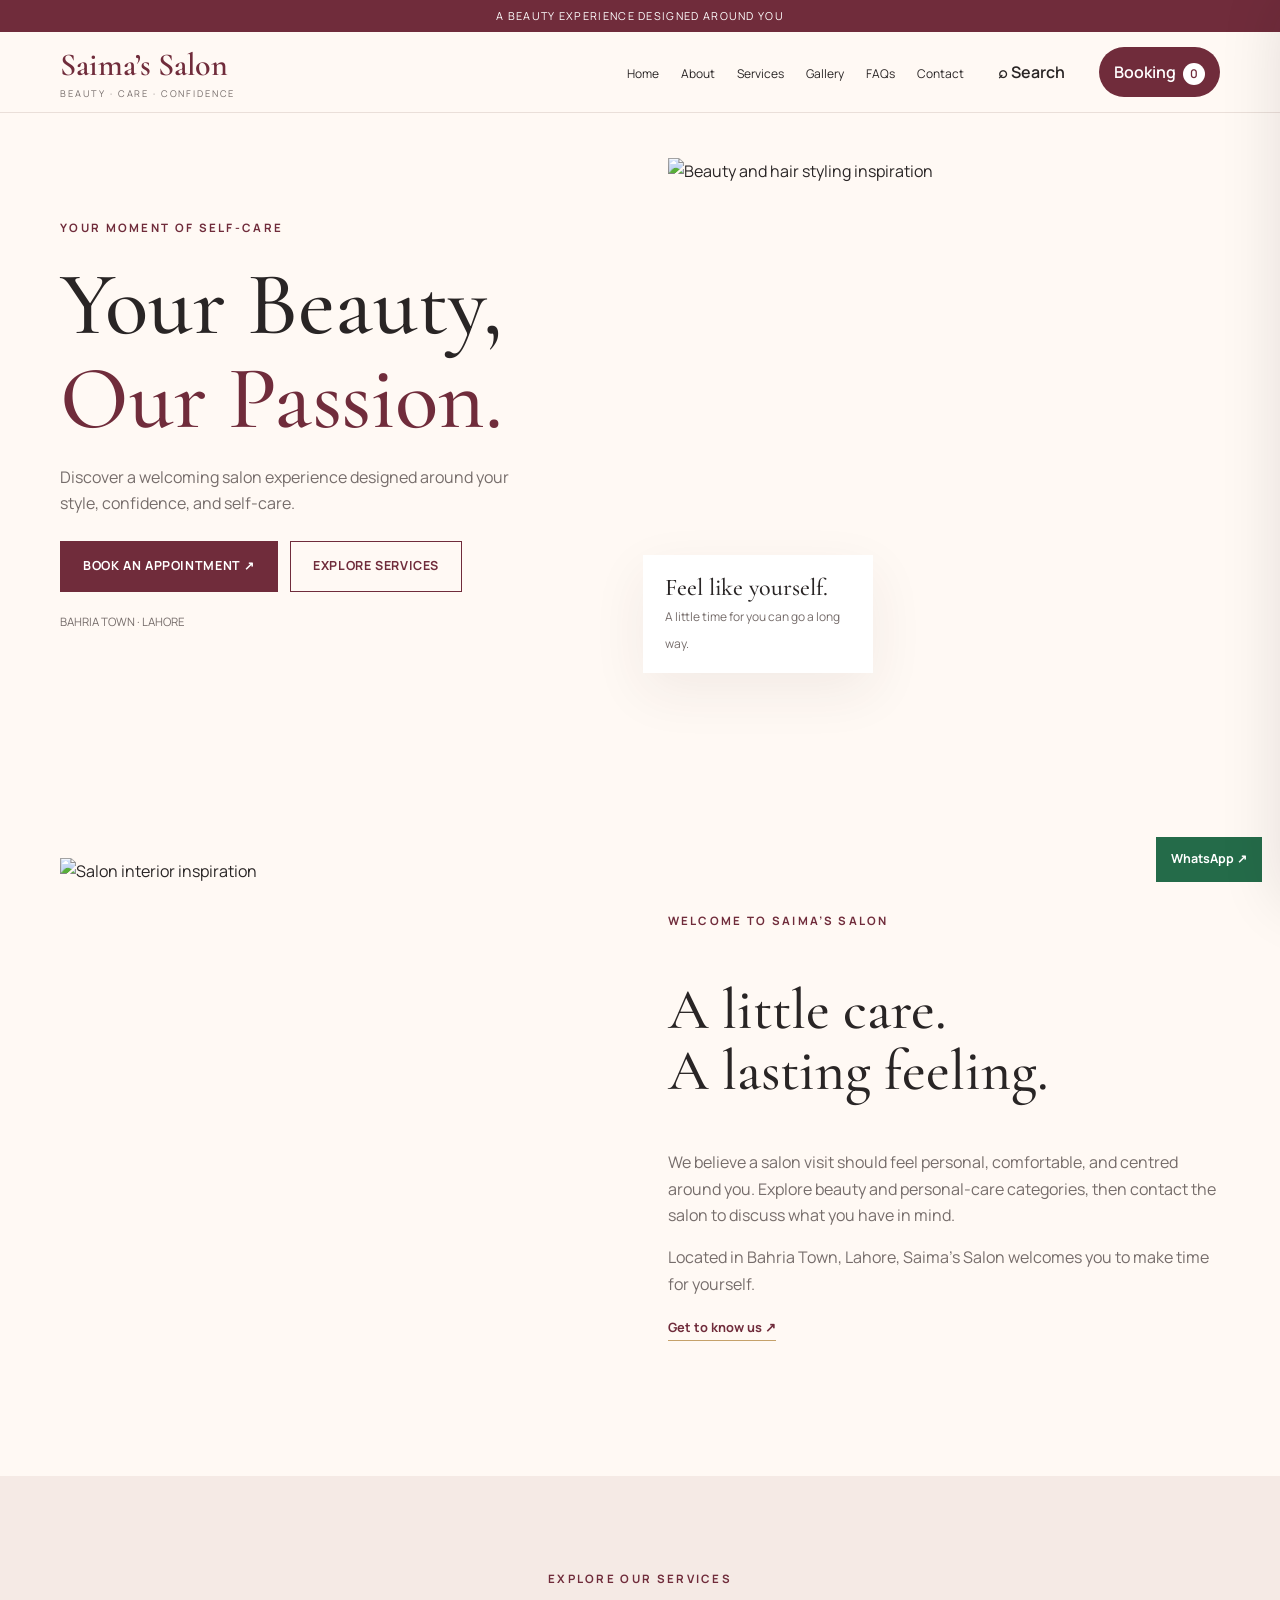
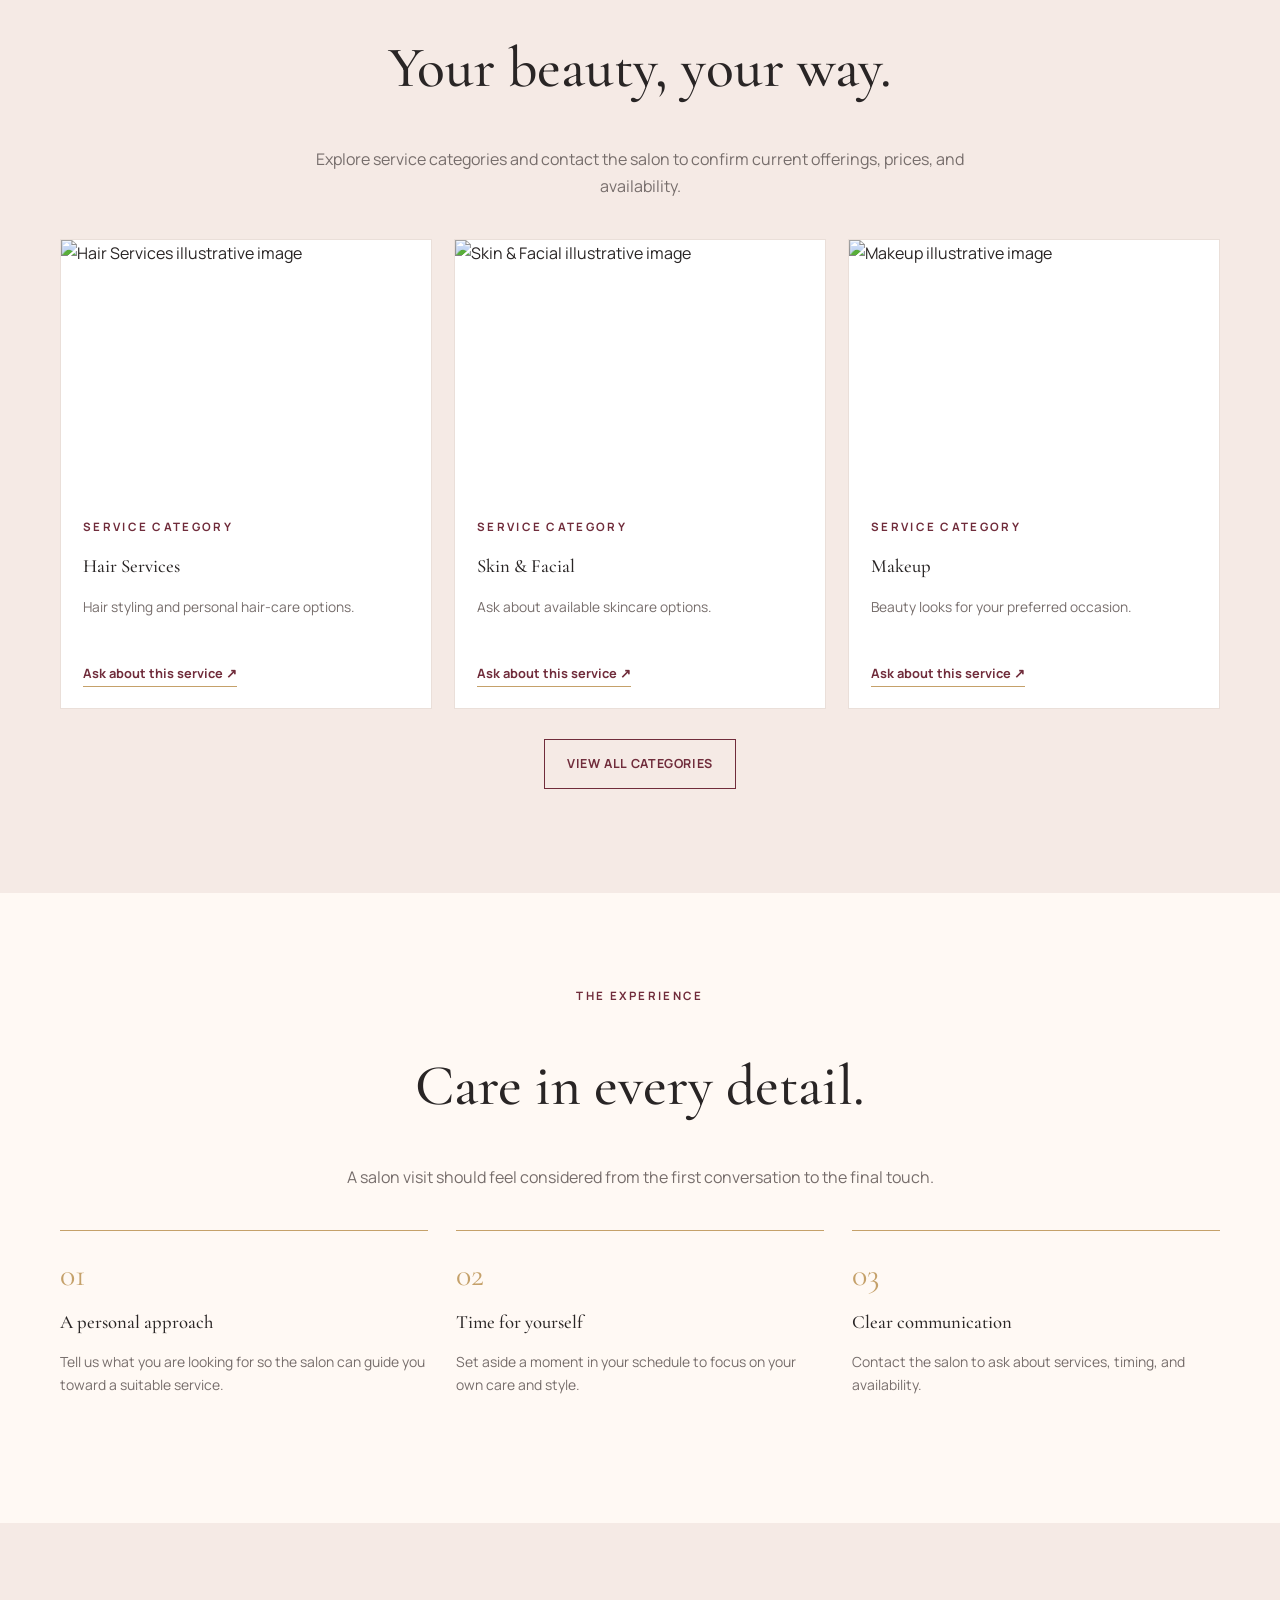
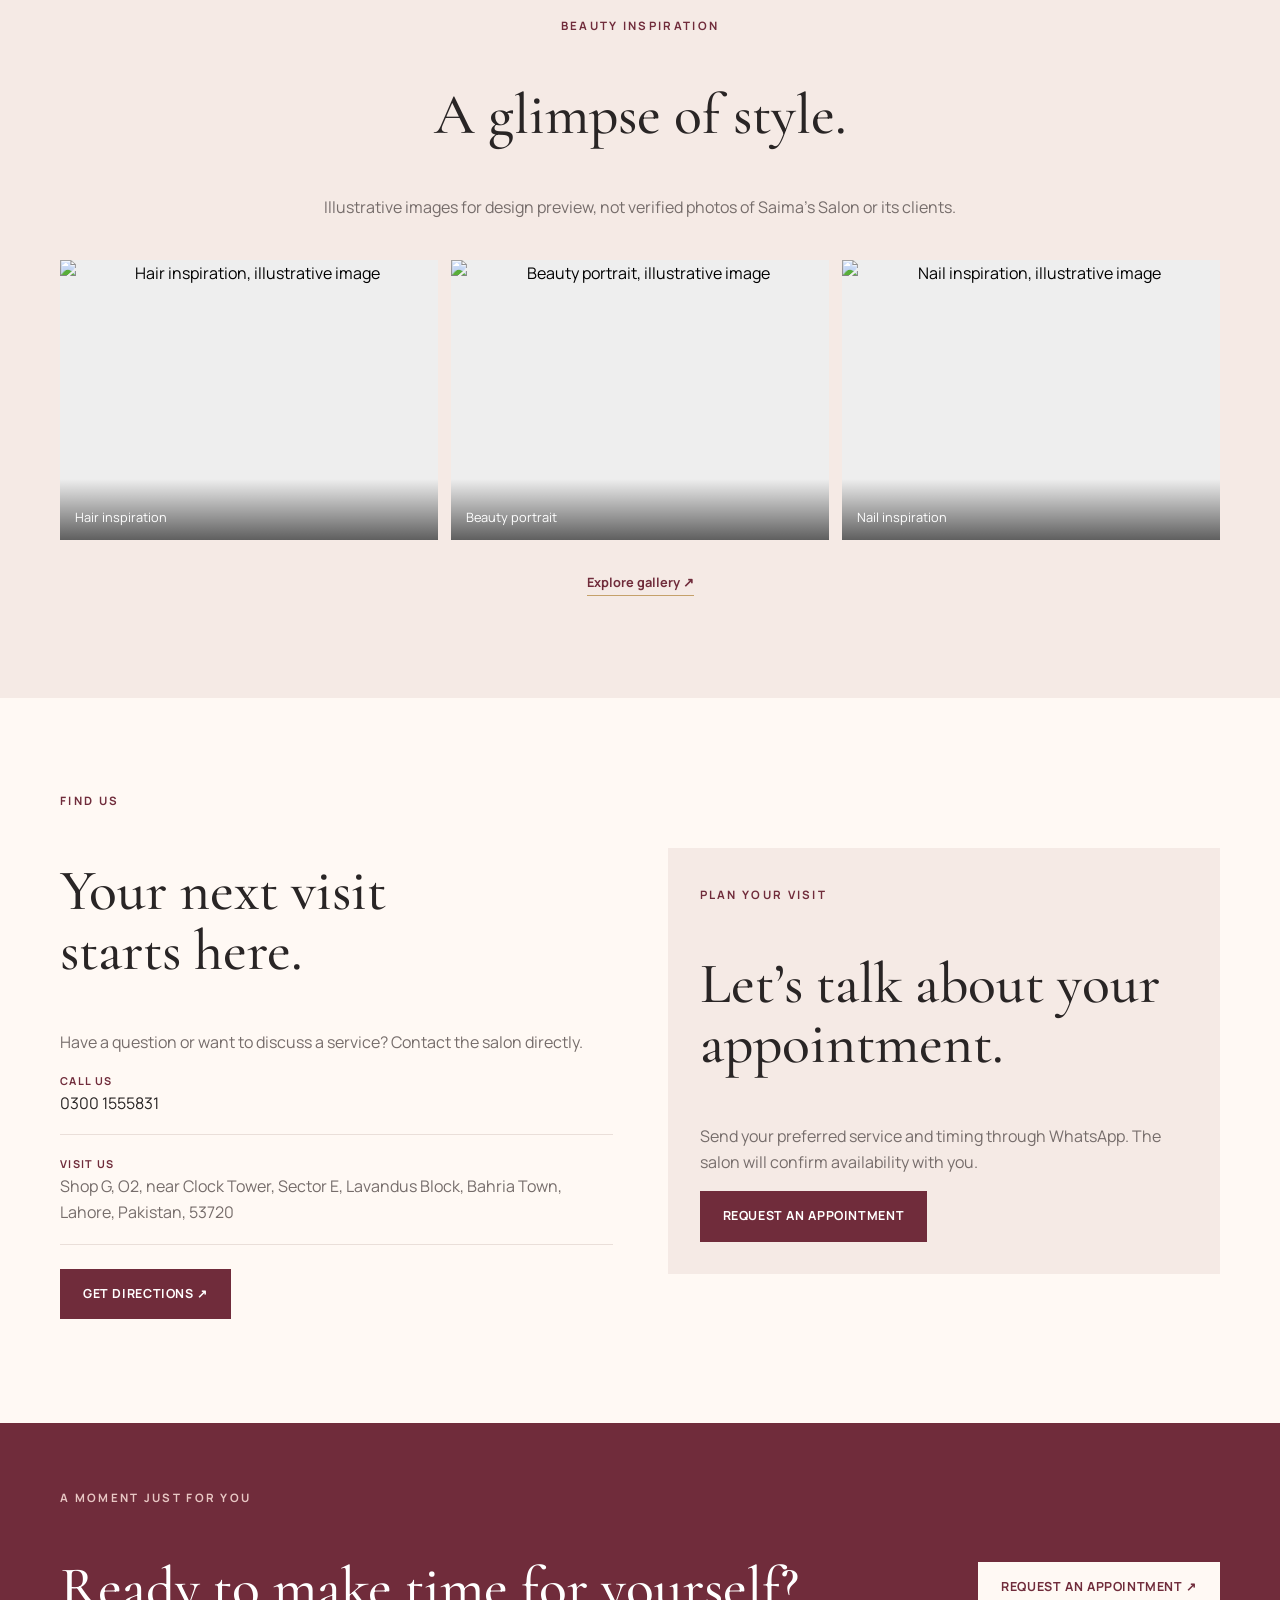
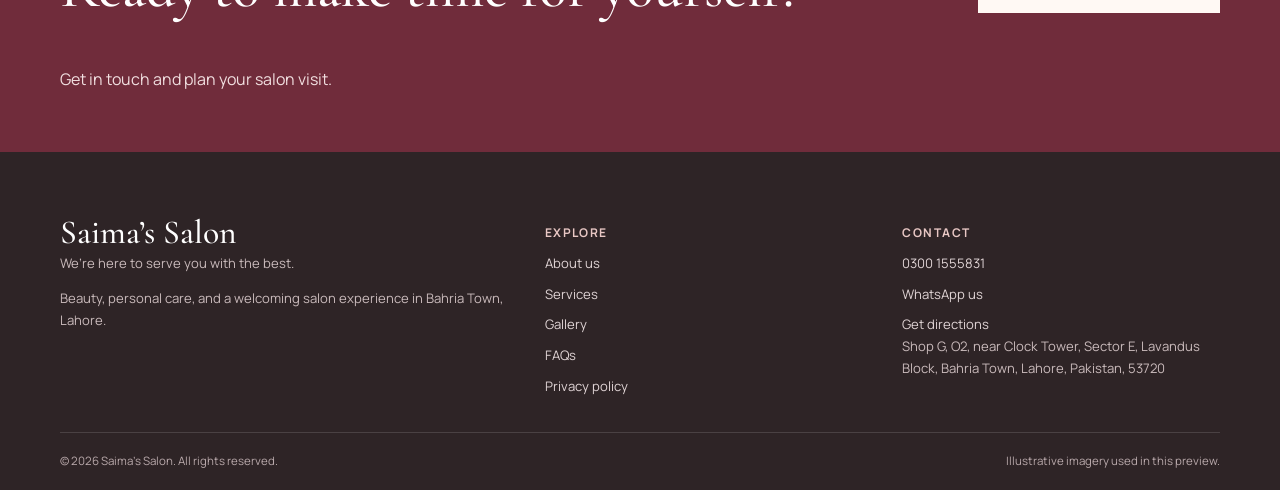
==== index.html @ 715be32f "Add files via upload" ====
<!doctype html><html lang="en"><head><meta charset="utf-8"><meta name="viewport" content="width=device-width,initial-scale=1"><title>Home | Saima’s Salon</title><meta name="description" content="Saima’s Salon in Bahria Town, Lahore. Explore beauty services and request an appointment."><meta name="theme-color" content="#fff9f4"><link rel="stylesheet" href="styles.css"><script defer src="config.js"></script><script defer src="script.js"></script></head><body><div class="announcement">A BEAUTY EXPERIENCE DESIGNED AROUND YOU</div><header class="site-header"><div class="container navbar"><a class="brand" href="index.html"><strong data-name>Saima’s Salon</strong><span>Beauty · Care · Confidence</span></a><div class="mobile-header-actions"><button class="nav-search" type="button" data-search-open aria-label="Search services" title="Search services">⌕</button><button class="nav-cta booking-nav" type="button" data-booking-open>Booking <span class="booking-count" data-booking-count>0</span></button></div><button class="menu-toggle" aria-expanded="false" aria-controls="nav">☰</button><ul class="nav-links" id="nav"><li><a href="index.html">Home</a></li><li><a href="about.html">About</a></li><li><a href="services.html">Services</a></li><li><a href="gallery.html">Gallery</a></li><li><a href="faqs.html">FAQs</a></li><li><a href="contact.html">Contact</a></li><li><button class="nav-search" type="button" data-search-open aria-label="Search services">⌕ <span>Search</span></button></li><li><button class="nav-cta booking-nav" type="button" data-booking-open>Booking <span class="booking-count" data-booking-count>0</span></button></li></ul></div></header><main><section class="hero"><div class="container hero-grid"><div class="hero-copy"><span class="eyebrow">Your moment of self-care</span><h1 class="serif">Your Beauty,<br><span style="color:var(--wine)">Our Passion.</span></h1><p>Discover a welcoming salon experience designed around your style, confidence, and self-care.</p><div class="actions"><a class="button" href="book-appointment.html">Book an Appointment ↗</a><a class="button outline" href="services.html">Explore Services</a></div><p style="font-size:.72rem;margin-top:20px">BAHRIA TOWN · LAHORE</p></div><div class="hero-image-wrap"><img class="hero-image" src="https://images.unsplash.com/photo-1522337360788-8b13dee7a37e?auto=format&fit=crop&w=1200&q=85" alt="Beauty and hair styling inspiration"><div class="image-note"><strong>Feel like yourself.</strong><span>A little time for you can go a long way.</span></div></div></div></section>
<section class="section"><div class="container split"><img src="https://images.unsplash.com/photo-1600948836101-f9ffda59d250?auto=format&fit=crop&w=1000&q=80" alt="Salon interior inspiration" style="height:530px"><div><span class="eyebrow">Welcome to Saima’s Salon</span><h2>A little care.<br>A lasting feeling.</h2><p class="muted">We believe a salon visit should feel personal, comfortable, and centred around you. Explore beauty and personal-care categories, then contact the salon to discuss what you have in mind.</p><p class="muted">Located in Bahria Town, Lahore, Saima’s Salon welcomes you to make time for yourself.</p><a class="text-link" href="about.html">Get to know us ↗</a></div></div></section>
<section class="section soft"><div class="container"><div class="section-heading"><span class="eyebrow">Explore our services</span><h2>Your beauty, your way.</h2><p>Explore service categories and contact the salon to confirm current offerings, prices, and availability.</p></div><div class="service-grid"><article class="service-card" data-service-card data-category="hair"><img src="https://images.unsplash.com/photo-1560869713-7d0a29430803?auto=format&fit=crop&w=900&q=80" alt="Hair Services illustrative image" loading="lazy"><div class="service-content"><span class="eyebrow">SERVICE CATEGORY</span><h3>Hair Services</h3><p>Hair styling and personal hair-care options.</p><a class="text-link" href="book-appointment.html?service=hair">Ask about this service ↗</a></div></article><article class="service-card" data-service-card data-category="skin"><img src="https://images.unsplash.com/photo-1570172619644-dfd03ed5d881?auto=format&fit=crop&w=900&q=80" alt="Skin & Facial illustrative image" loading="lazy"><div class="service-content"><span class="eyebrow">SERVICE CATEGORY</span><h3>Skin & Facial</h3><p>Ask about available skincare options.</p><a class="text-link" href="book-appointment.html?service=skin">Ask about this service ↗</a></div></article><article class="service-card" data-service-card data-category="makeup"><img src="https://images.unsplash.com/photo-1487412947147-5cebf100ffc2?auto=format&fit=crop&w=900&q=80" alt="Makeup illustrative image" loading="lazy"><div class="service-content"><span class="eyebrow">SERVICE CATEGORY</span><h3>Makeup</h3><p>Beauty looks for your preferred occasion.</p><a class="text-link" href="book-appointment.html?service=makeup">Ask about this service ↗</a></div></article></div><p style="text-align:center;margin-top:30px"><a class="button outline" href="services.html">View all categories</a></p></div></section>
<section class="section"><div class="container"><div class="section-heading"><span class="eyebrow">The experience</span><h2>Care in every detail.</h2><p class="muted">A salon visit should feel considered from the first conversation to the final touch.</p></div><div class="features"><div class="feature"><span>01</span><h3>A personal approach</h3><p>Tell us what you are looking for so the salon can guide you toward a suitable service.</p></div><div class="feature"><span>02</span><h3>Time for yourself</h3><p>Set aside a moment in your schedule to focus on your own care and style.</p></div><div class="feature"><span>03</span><h3>Clear communication</h3><p>Contact the salon to ask about services, timing, and availability.</p></div></div></div></section>
<section class="section soft"><div class="container"><div class="section-heading"><span class="eyebrow">Beauty inspiration</span><h2>A glimpse of style.</h2><p>Illustrative images for design preview, not verified photos of Saima’s Salon or its clients.</p></div><div class="gallery-grid"><button class="gallery-item" type="button" data-gallery-item data-category="hair" data-caption="Hair inspiration"><img src="https://images.unsplash.com/photo-1524250502761-1ac6f2e30d43?auto=format&fit=crop&w=900&q=80" alt="Hair inspiration, illustrative image" loading="lazy"><span>Hair inspiration</span></button><button class="gallery-item" type="button" data-gallery-item data-category="makeup" data-caption="Beauty portrait"><img src="https://images.unsplash.com/photo-1524504388940-b1c1722653e1?auto=format&fit=crop&w=900&q=80" alt="Beauty portrait, illustrative image" loading="lazy"><span>Beauty portrait</span></button><button class="gallery-item" type="button" data-gallery-item data-category="nails" data-caption="Nail inspiration"><img src="https://images.unsplash.com/photo-1604654894610-df63bc536371?auto=format&fit=crop&w=900&q=80" alt="Nail inspiration, illustrative image" loading="lazy"><span>Nail inspiration</span></button></div><p style="text-align:center;margin-top:28px"><a class="text-link" href="gallery.html">Explore gallery ↗</a></p></div></section>
<section class="section"><div class="container contact-grid"><div><span class="eyebrow">Find us</span><h2>Your next visit<br>starts here.</h2><p class="muted">Have a question or want to discuss a service? Contact the salon directly.</p><div class="contact-details"><div class="contact-item"><small>Call us</small><a data-phone href="tel:+923001555831">0300 1555831</a></div><div class="contact-item"><small>Visit us</small><p data-address></p></div></div><p style="margin-top:24px"><a class="button" data-maps href="#" target="_blank" rel="noopener">Get Directions ↗</a></p></div><div class="panel"><span class="eyebrow">Plan your visit</span><h2>Let’s talk about your appointment.</h2><p class="muted">Send your preferred service and timing through WhatsApp. The salon will confirm availability with you.</p><a class="button" href="book-appointment.html">Request an Appointment</a></div></div></section>
<section class="cta-band"><div class="container cta-inner"><div><span class="eyebrow">A moment just for you</span><h2>Ready to make time for yourself?</h2><p>Get in touch and plan your salon visit.</p></div><a class="button button-light" href="book-appointment.html">Request an Appointment ↗</a></div></section></main><footer class="site-footer"><div class="container"><div class="footer-grid"><div class="footer-brand"><strong data-name>Saima’s Salon</strong><p data-tagline>We’re here to serve you with the best.</p><p>Beauty, personal care, and a welcoming salon experience in Bahria Town, Lahore.</p></div><div class="footer-col"><h3>Explore</h3><div class="footer-links"><a href="about.html">About us</a><a href="services.html">Services</a><a href="gallery.html">Gallery</a><a href="faqs.html">FAQs</a><a href="privacy-policy.html">Privacy policy</a></div></div><div class="footer-col"><h3>Contact</h3><div class="footer-links"><a data-phone href="tel:+923001555831">0300 1555831</a><a data-wa href="https://wa.me/923001555831" target="_blank" rel="noopener">WhatsApp us</a><a data-maps href="#" target="_blank" rel="noopener">Get directions</a></div><p data-address></p></div></div><div class="footer-bottom"><span>© <span data-year></span> Saima’s Salon. All rights reserved.</span><span>Illustrative imagery used in this preview.</span></div></div></footer><a class="whatsapp-float" data-wa href="https://wa.me/923001555831" target="_blank" rel="noopener">WhatsApp ↗</a></body></html>
---- styles.css ----
@import url('https://fonts.googleapis.com/css2?family=Cormorant+Garamond:wght@400;500;600&family=Manrope:wght@400;500;600;700&display=swap');
:root{--ivory:#fff9f4;--blush:#e8c7c4;--wine:#702c3b;--gold:#c5a16a;--ink:#292525;--muted:#766d6b;--line:#eadfd9}*{box-sizing:border-box}html{scroll-behavior:smooth;scroll-padding-top:90px}body{margin:0;background:var(--ivory);color:var(--ink);font:16px/1.65 Manrope,Arial,sans-serif}img{display:block;width:100%;object-fit:cover}a{color:inherit;text-decoration:none}button,input,select,textarea{font:inherit}.container{width:min(1160px,calc(100% - 36px));margin:auto}.serif,h1,h2,h3{font-family:'Cormorant Garamond',Georgia,serif;font-weight:500;line-height:1.05}h1{font-size:clamp(3.2rem,7vw,6.4rem);margin:.2em 0}h2{font-size:clamp(2.4rem,4.5vw,4rem)}p{margin-top:0}.eyebrow{font-size:.72rem;letter-spacing:.2em;text-transform:uppercase;color:var(--wine);font-weight:700}.muted{color:var(--muted)}.button{display:inline-flex;align-items:center;justify-content:center;background:var(--wine);border:1px solid var(--wine);color:white;padding:14px 22px;min-height:48px;font-size:.78rem;letter-spacing:.05em;text-transform:uppercase;font-weight:700;cursor:pointer;transition:.2s}.button:hover{background:#4e1d29;transform:translateY(-2px)}.outline{background:transparent;color:var(--wine)}.announcement{background:var(--wine);color:white;text-align:center;padding:7px;font-size:.68rem;letter-spacing:.12em}.site-header{position:sticky;top:0;z-index:20;background:#fff9f4ed;backdrop-filter:blur(12px);border-bottom:1px solid var(--line)}.navbar{display:flex;align-items:center;justify-content:space-between;gap:20px;min-height:80px}.brand{display:flex;flex-direction:column;line-height:1}.brand strong{font:600 2rem 'Cormorant Garamond',Georgia,serif;color:var(--wine)}.brand span{font-size:.58rem;letter-spacing:.2em;text-transform:uppercase;color:var(--muted);margin-top:5px}.nav-links{list-style:none;display:flex;align-items:center;gap:22px;margin:0;padding:0}.nav-links a{font-size:.75rem}.nav-links a:hover{color:var(--wine)}.nav-links .nav-cta{background:var(--wine);color:white;padding:12px 15px}.menu-toggle{display:none;background:transparent;border:1px solid var(--line);color:var(--wine);font-size:1.5rem;width:44px;height:44px}.section{padding:88px 0}.soft{background:#f5eae5}.hero{padding:45px 0 72px}.hero-grid,.split,.contact-grid{display:grid;grid-template-columns:1fr 1fr;gap:55px;align-items:center}.hero-copy p{max-width:470px;color:var(--muted)}.hero-image-wrap{position:relative}.hero-image{height:540px}.image-note{position:absolute;left:-25px;bottom:25px;background:white;padding:18px 22px;max-width:230px;box-shadow:0 18px 55px #40252b12}.image-note strong{font:500 1.5rem 'Cormorant Garamond',Georgia,serif;display:block}.image-note span{font-size:.75rem;color:var(--muted)}.actions{display:flex;gap:12px;flex-wrap:wrap;margin-top:25px}.section-heading{text-align:center;max-width:690px;margin:0 auto 40px}.section-heading p{color:var(--muted)}.service-grid{display:grid;grid-template-columns:repeat(3,1fr);gap:22px}.service-card{background:white;border:1px solid var(--line)}.service-card img{height:250px}.service-content{padding:22px}.service-content p{color:var(--muted);font-size:.86rem;min-height:50px}.text-link{color:var(--wine);font-size:.8rem;font-weight:700;border-bottom:1px solid var(--gold);padding-bottom:4px}.features{display:grid;grid-template-columns:repeat(3,1fr);gap:28px}.feature{border-top:1px solid var(--gold);padding:24px 0}.feature span{font:2rem 'Cormorant Garamond',serif;color:var(--gold)}.feature p{color:var(--muted);font-size:.87rem}.gallery-grid{display:grid;grid-template-columns:repeat(3,1fr);gap:13px}.gallery-item{border:0;padding:0;position:relative;background:#eee;cursor:pointer}.gallery-item img{height:280px;transition:transform .3s}.gallery-item:hover img{transform:scale(1.03)}.gallery-item span{position:absolute;bottom:0;left:0;right:0;color:white;text-align:left;padding:28px 15px 12px;background:linear-gradient(transparent,#0009);font-size:.8rem}.filters{display:flex;justify-content:center;gap:8px;flex-wrap:wrap;margin-bottom:30px}.filter-btn{background:transparent;border:1px solid var(--line);padding:9px 15px;font-size:.75rem;cursor:pointer}.filter-btn.active,.filter-btn:hover{background:var(--wine);border-color:var(--wine);color:white}.page-hero{background:#f5eae5;text-align:center;padding:70px 0}.page-hero p{max-width:600px;margin:auto;color:var(--muted)}.breadcrumb{font-size:.72rem;color:var(--muted);margin-bottom:15px}.cta-band{background:var(--wine);color:white;padding:60px 0}.cta-inner{display:flex;align-items:center;justify-content:space-between;gap:25px}.cta-band .eyebrow{color:var(--blush)}.cta-band p{color:#f1dfe0;margin:0}.button-light{background:var(--ivory);border-color:var(--ivory);color:var(--wine)}.contact-details{display:grid;gap:20px}.contact-item{border-bottom:1px solid var(--line);padding-bottom:18px}.contact-item small{display:block;color:var(--wine);text-transform:uppercase;letter-spacing:.12em;font-size:.68rem;font-weight:700}.contact-item p{margin:0;color:var(--muted)}.panel,.form-card{padding:32px;background:#f5eae5}.form-card{background:white;border:1px solid var(--line)}.form-grid{display:grid;grid-template-columns:1fr 1fr;gap:16px}.field{display:flex;flex-direction:column;gap:7px;margin-bottom:14px}.field.full{grid-column:1/-1}.field label{font-size:.76rem;font-weight:700}.field input,.field select,.field textarea{border:1px solid #d9ccc5;background:#fffdfa;padding:12px;outline:none;width:100%;border-radius:0}.field input:focus,.field select:focus,.field textarea:focus{border-color:var(--wine)}.field textarea{min-height:110px}.error{color:#a21d35;font-size:.72rem}.note{font-size:.78rem;color:var(--muted);background:#f8f0ec;padding:13px;margin:15px 0}.faq-list{max-width:850px;margin:auto}.faq-item{border-bottom:1px solid var(--line)}.faq-question{display:flex;justify-content:space-between;gap:15px;width:100%;border:0;background:none;padding:22px 0;text-align:left;font:500 1.5rem 'Cormorant Garamond',serif;cursor:pointer}.faq-question span:last-child{color:var(--wine);font:1.2rem Manrope}.faq-answer{color:var(--muted);padding:0 30px 20px 0}.policy{max-width:800px;margin:auto}.policy h2{font-size:2rem;margin-top:35px}.policy p{color:var(--muted)}.site-footer{background:#2e2426;color:white;padding:60px 0 20px}.footer-grid{display:grid;grid-template-columns:1.4fr 1fr 1fr;gap:40px;padding-bottom:35px}.footer-brand strong{font:500 2.1rem 'Cormorant Garamond',serif}.footer-brand p,.footer-col p{color:#c9babb;font-size:.82rem}.footer-col h3{font:700 .75rem Manrope;letter-spacing:.12em;text-transform:uppercase;color:var(--blush)}.footer-links{display:grid;gap:9px;font-size:.82rem;color:#e0d4d5}.footer-bottom{border-top:1px solid #ffffff22;padding-top:18px;display:flex;justify-content:space-between;color:#b9a9ab;font-size:.72rem}.whatsapp-float{position:fixed;right:18px;bottom:18px;z-index:15;background:#246b49;color:white;padding:12px 15px;font-size:.78rem;font-weight:700}.lightbox{position:fixed;inset:0;background:#171113ed;z-index:100;display:grid;place-items:center;padding:25px}.lightbox[hidden]{display:none}.lightbox-inner{position:relative;max-width:950px}.lightbox img{max-height:78vh;width:auto;max-width:100%;margin:auto}.lightbox-caption{text-align:center;color:white;margin:10px}.lightbox button{position:absolute;border:0;background:white;color:var(--wine);width:42px;height:42px;font-size:1.4rem;cursor:pointer}.lightbox .close{right:-10px;top:-10px}.lightbox .prev{left:8px;top:50%}.lightbox .next{right:8px;top:50%}.empty{grid-column:1/-1;text-align:center;color:var(--muted)}[hidden]{display:none!important}
@media(max-width:950px){.nav-links{gap:12px}.nav-links a{font-size:.68rem}.hero-grid{gap:32px}.hero-image{height:470px}.service-grid{grid-template-columns:repeat(2,1fr)}}
@media(max-width:740px){.container{width:calc(100% - 32px)}.section{padding:62px 0}.navbar{min-height:70px}.brand strong{font-size:1.7rem}.menu-toggle{display:block}.nav-links{position:absolute;top:70px;left:0;right:0;background:var(--ivory);padding:15px 22px 24px;display:flex;flex-direction:column;align-items:stretch;gap:0;visibility:hidden;transform:translateY(-130%);transition:.25s;border-bottom:1px solid var(--line)}.nav-links.open{visibility:visible;transform:translateY(0)}.nav-links a{display:block;padding:12px 3px;font-size:.85rem}.nav-links .nav-cta{text-align:center;margin-top:8px}.hero{padding:25px 0 55px}.hero-grid,.split,.contact-grid{grid-template-columns:1fr;gap:30px}.hero-image{height:390px}.image-note{left:12px;bottom:14px}.service-grid,.features{grid-template-columns:1fr}.service-card img{height:280px}.gallery-grid{grid-template-columns:repeat(2,1fr);gap:9px}.gallery-item img{height:200px}.page-hero{padding:48px 0}.cta-inner{align-items:flex-start;flex-direction:column}.footer-grid{grid-template-columns:1fr;gap:25px}.footer-bottom{flex-direction:column;gap:7px}.form-grid{grid-template-columns:1fr}.field.full{grid-column:auto}.form-card,.panel{padding:22px}.lightbox .prev{left:0}.lightbox .next{right:0}}
@media(prefers-reduced-motion:reduce){*{scroll-behavior:auto!important;transition:none!important}}

/* Booking cart, search overlay and checkout */
.nav-search,.booking-nav{font:inherit;cursor:pointer;border:0;background:transparent;color:var(--ink);padding:10px 12px;border-radius:999px;font-weight:600}.nav-search:hover{background:var(--blush)}.booking-nav,.nav-cta.booking-nav{background:var(--wine);color:white;border:0}.booking-count{display:inline-grid;place-items:center;min-width:22px;height:22px;margin-left:4px;border-radius:50%;background:#fff;color:var(--wine);font-size:.75rem}.service-toolbar{display:flex;align-items:center;justify-content:space-between;gap:16px;margin-bottom:25px}.service-meta{display:flex;justify-content:space-between;align-items:center;margin:18px 0;color:var(--wine);gap:10px}.add-booking{width:100%;justify-content:center}.button-outline{background:transparent;border:1px solid var(--wine);color:var(--wine)}.booking-layout{display:grid;grid-template-columns:minmax(0,1.6fr) minmax(250px,.8fr);gap:25px;align-items:start}.booking-main{display:grid;gap:22px}.checkout-items{display:grid;gap:15px;margin:20px 0}.checkout-item{display:grid;grid-template-columns:88px 1fr auto;gap:14px;align-items:center;padding-bottom:15px;border-bottom:1px solid var(--line)}.checkout-item img{width:88px;height:88px;object-fit:cover;border-radius:12px}.checkout-item h3{font-size:1rem;margin:0 0 5px}.checkout-item p{font-size:.86rem;color:var(--muted);margin:0}.remove-service{border:0;background:transparent;color:var(--wine);text-decoration:underline;cursor:pointer;padding:6px}.checkout-total{display:flex;justify-content:space-between;align-items:center;padding:14px 0;border-top:1px solid var(--line);gap:12px}.checkout-total strong{color:var(--wine)}.booking-aside{position:sticky;top:110px}.booking-drawer-backdrop,.search-backdrop{position:fixed;inset:0;background:rgba(30,20,24,.42);z-index:1000}.booking-drawer{position:fixed;z-index:1001;right:0;top:0;height:100dvh;width:min(440px,100%);background:var(--cream,#fffaf6);box-shadow:-20px 0 60px #1a10151f;padding:25px;display:flex;flex-direction:column;transform:translateX(105%);transition:transform .28s ease;overflow:auto}.booking-drawer.open{transform:translateX(0)}.drawer-head{display:flex;justify-content:space-between;align-items:center;gap:12px;border-bottom:1px solid var(--line);padding-bottom:18px}.drawer-head h2{margin:0;font-size:1.55rem}.drawer-close{border:0;background:transparent;font-size:1.8rem;cursor:pointer}.drawer-items{flex:1;overflow:auto;padding:20px 0}.drawer-item{display:grid;grid-template-columns:65px 1fr auto;gap:12px;align-items:center;margin-bottom:18px}.drawer-item img{width:65px;height:65px;object-fit:cover;border-radius:10px}.drawer-item h3{font-size:.9rem;margin:0 0 5px}.drawer-item p{margin:0;color:var(--wine);font-weight:700;font-size:.9rem}.drawer-footer{border-top:1px solid var(--line);padding-top:16px}.drawer-empty{text-align:center;padding:35px 5px;color:var(--muted)}.drawer-empty a{display:inline-block;margin-top:15px}.search-panel{position:fixed;z-index:1002;top:8vh;left:50%;transform:translateX(-50%);width:min(720px,calc(100% - 28px));max-height:84dvh;overflow:auto;background:#fffaf6;border-radius:22px;padding:24px;box-shadow:0 25px 80px #24141e35}.search-top{display:flex;gap:12px;align-items:center}.search-top input{flex:1;min-width:0;padding:15px;border:1px solid var(--line);border-radius:12px;font:inherit}.search-results{display:grid;gap:10px;margin-top:20px}.search-result{display:grid;grid-template-columns:62px 1fr auto;gap:12px;align-items:center;padding:10px;border:1px solid var(--line);border-radius:14px}.search-result img{width:62px;height:62px;object-fit:cover;border-radius:10px}.search-result h3{font-size:.95rem;margin:0 0 5px}.search-result p{font-size:.82rem;color:var(--muted);margin:0}.search-result strong{font-size:.88rem;color:var(--wine)}.search-section-title{margin:20px 0 8px;font-size:.8rem;text-transform:uppercase;letter-spacing:.12em;color:var(--muted)}.search-add{border:1px solid var(--wine);border-radius:999px;background:transparent;color:var(--wine);padding:8px 10px;cursor:pointer;font-weight:600}.search-add.added{background:var(--wine);color:white}.search-empty{color:var(--muted);padding:18px 0}.search-recommendations{border-top:1px solid var(--line);margin-top:20px;padding-top:5px}.hidden{display:none!important}@media(max-width:760px){.service-toolbar{align-items:stretch;flex-direction:column}.booking-layout{grid-template-columns:1fr}.booking-aside{position:static;grid-row:1}.checkout-item{grid-template-columns:68px 1fr auto;gap:10px}.checkout-item img{width:68px;height:68px}.search-panel{top:3vh;padding:16px}.search-result{grid-template-columns:52px 1fr;}.search-result img{width:52px;height:52px}.search-result .search-add{grid-column:2;justify-self:start}.nav-search span{display:none}}

/* Keep Search and Booking accessible in the mobile header */
.mobile-header-actions{display:none;align-items:center;gap:6px;margin-left:auto}
@media(max-width:740px){
 .navbar{gap:8px}
 .brand strong{font-size:1.42rem}
 .brand span{font-size:.48rem;letter-spacing:.13em}
 .mobile-header-actions{display:flex}
 .mobile-header-actions .nav-search{padding:7px 9px;border:1px solid var(--line);font-size:1.2rem;line-height:1.1}
 .mobile-header-actions .booking-nav{padding:8px 9px;font-size:.67rem;white-space:nowrap;min-height:38px}
 .mobile-header-actions .booking-count{min-width:18px;height:18px;font-size:.67rem;margin-left:2px}
 .menu-toggle{flex:0 0 38px;width:38px;height:38px;font-size:1.25rem}
 #nav li:has([data-search-open]),#nav li:has([data-booking-open]){display:none}
}
@media(max-width:360px){
 .navbar{gap:5px}
 .brand strong{font-size:1.25rem}
 .brand span{font-size:.43rem}
 .mobile-header-actions{gap:4px}
 .mobile-header-actions .booking-nav{padding:7px 6px;font-size:.61rem}
 .mobile-header-actions .nav-search{padding:6px 7px}
 .menu-toggle{flex-basis:34px;width:34px;height:36px}
}
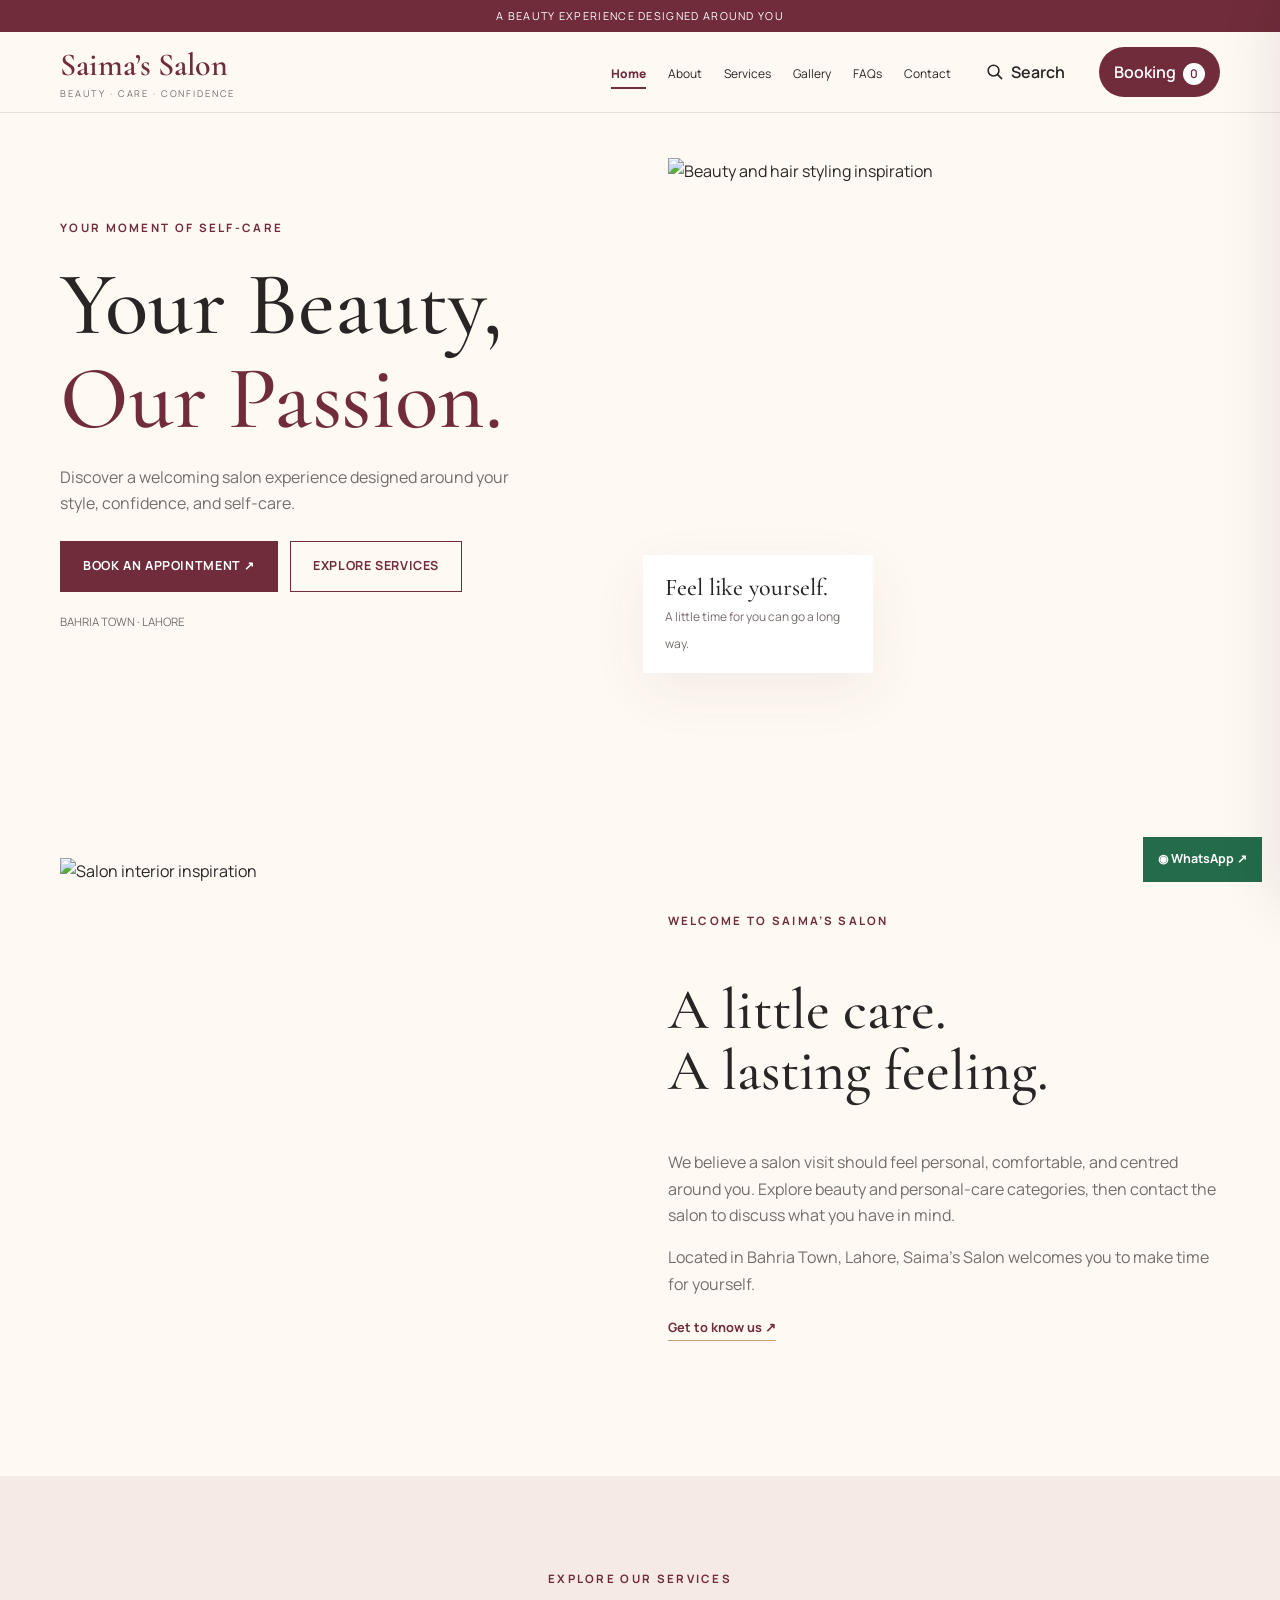
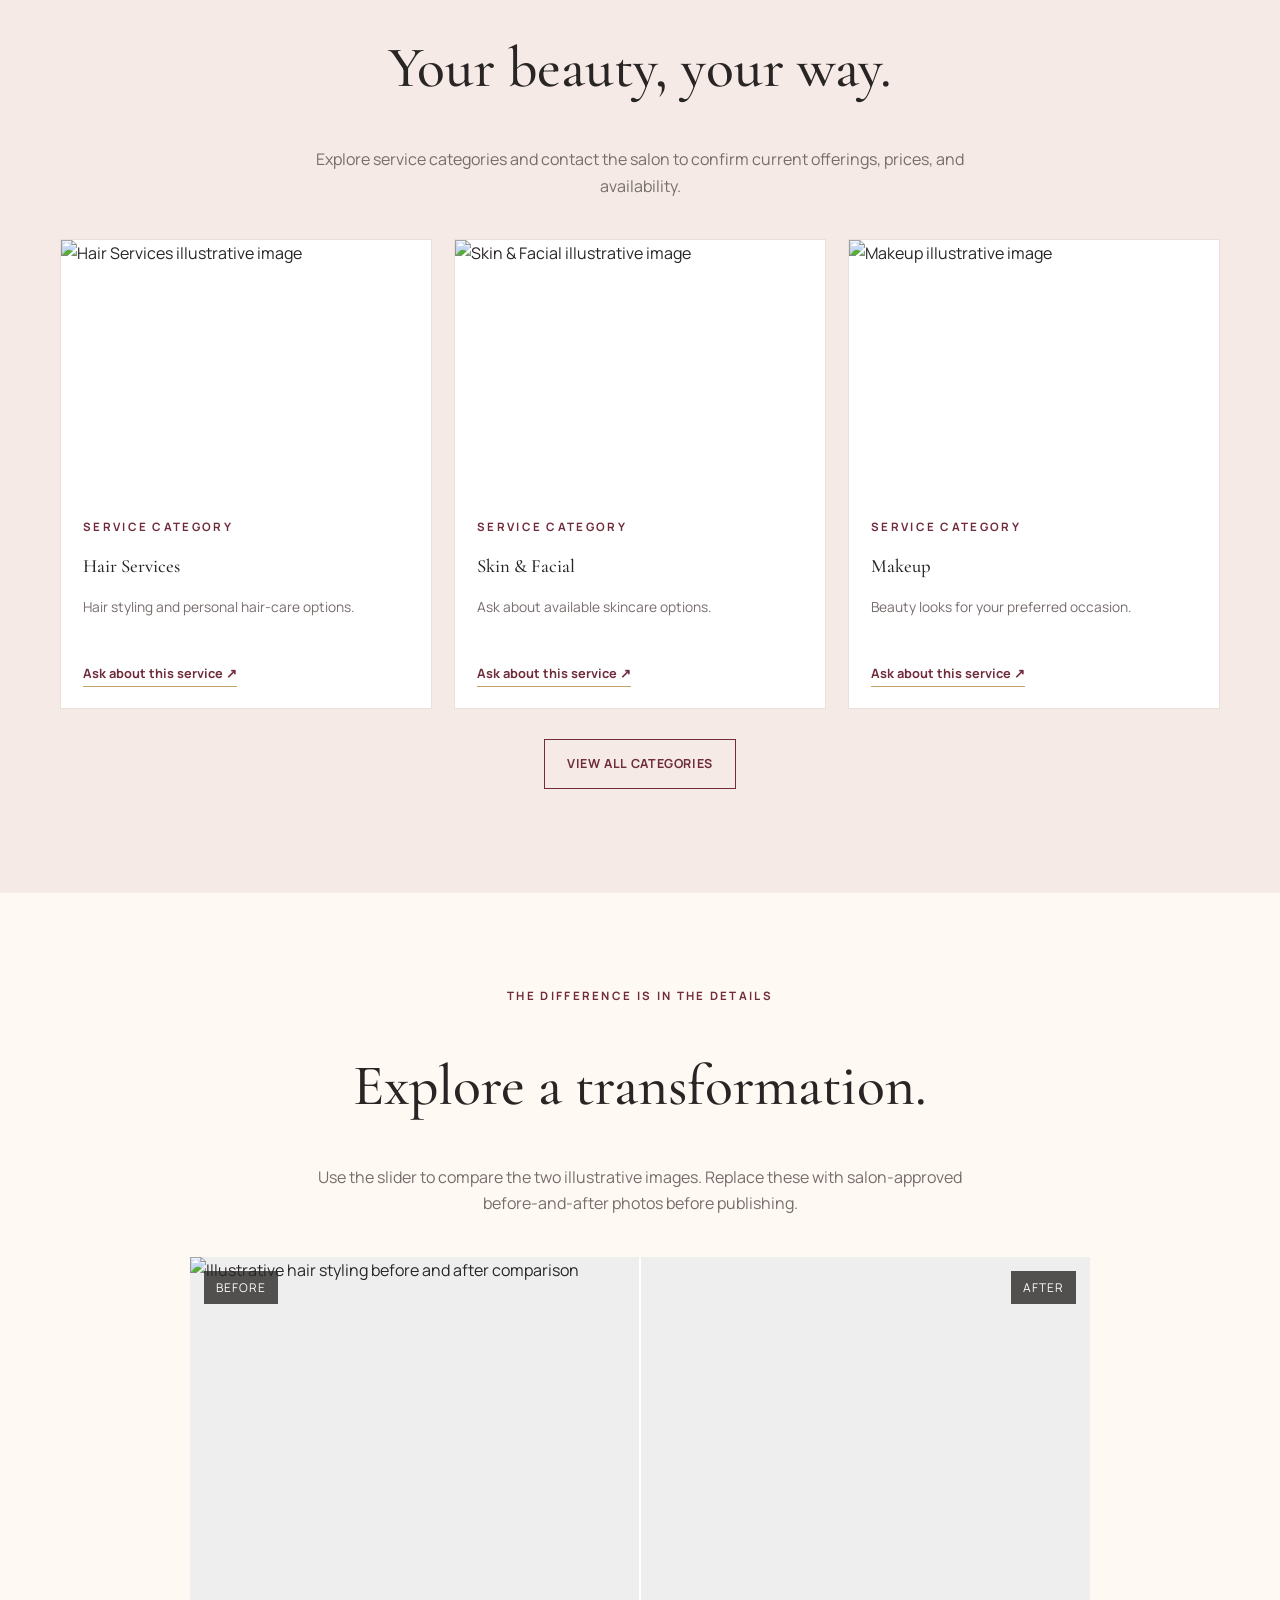
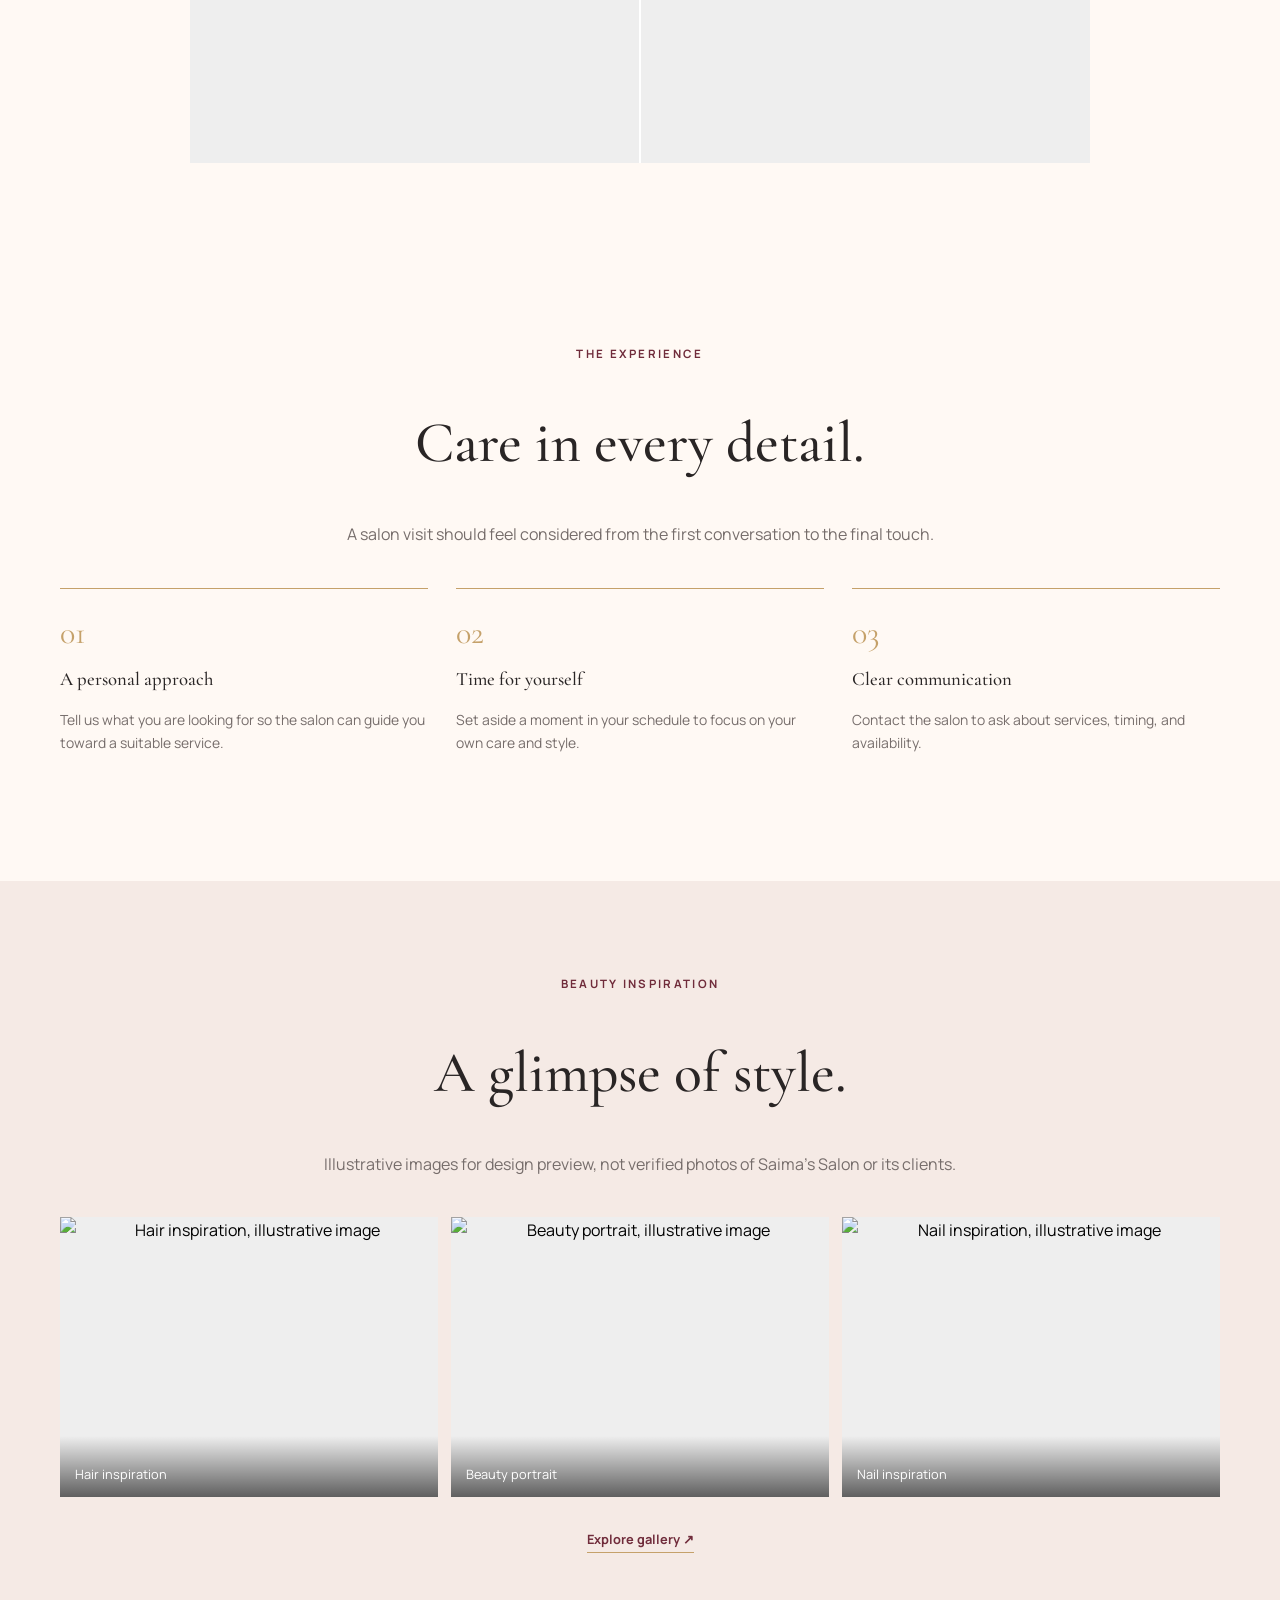
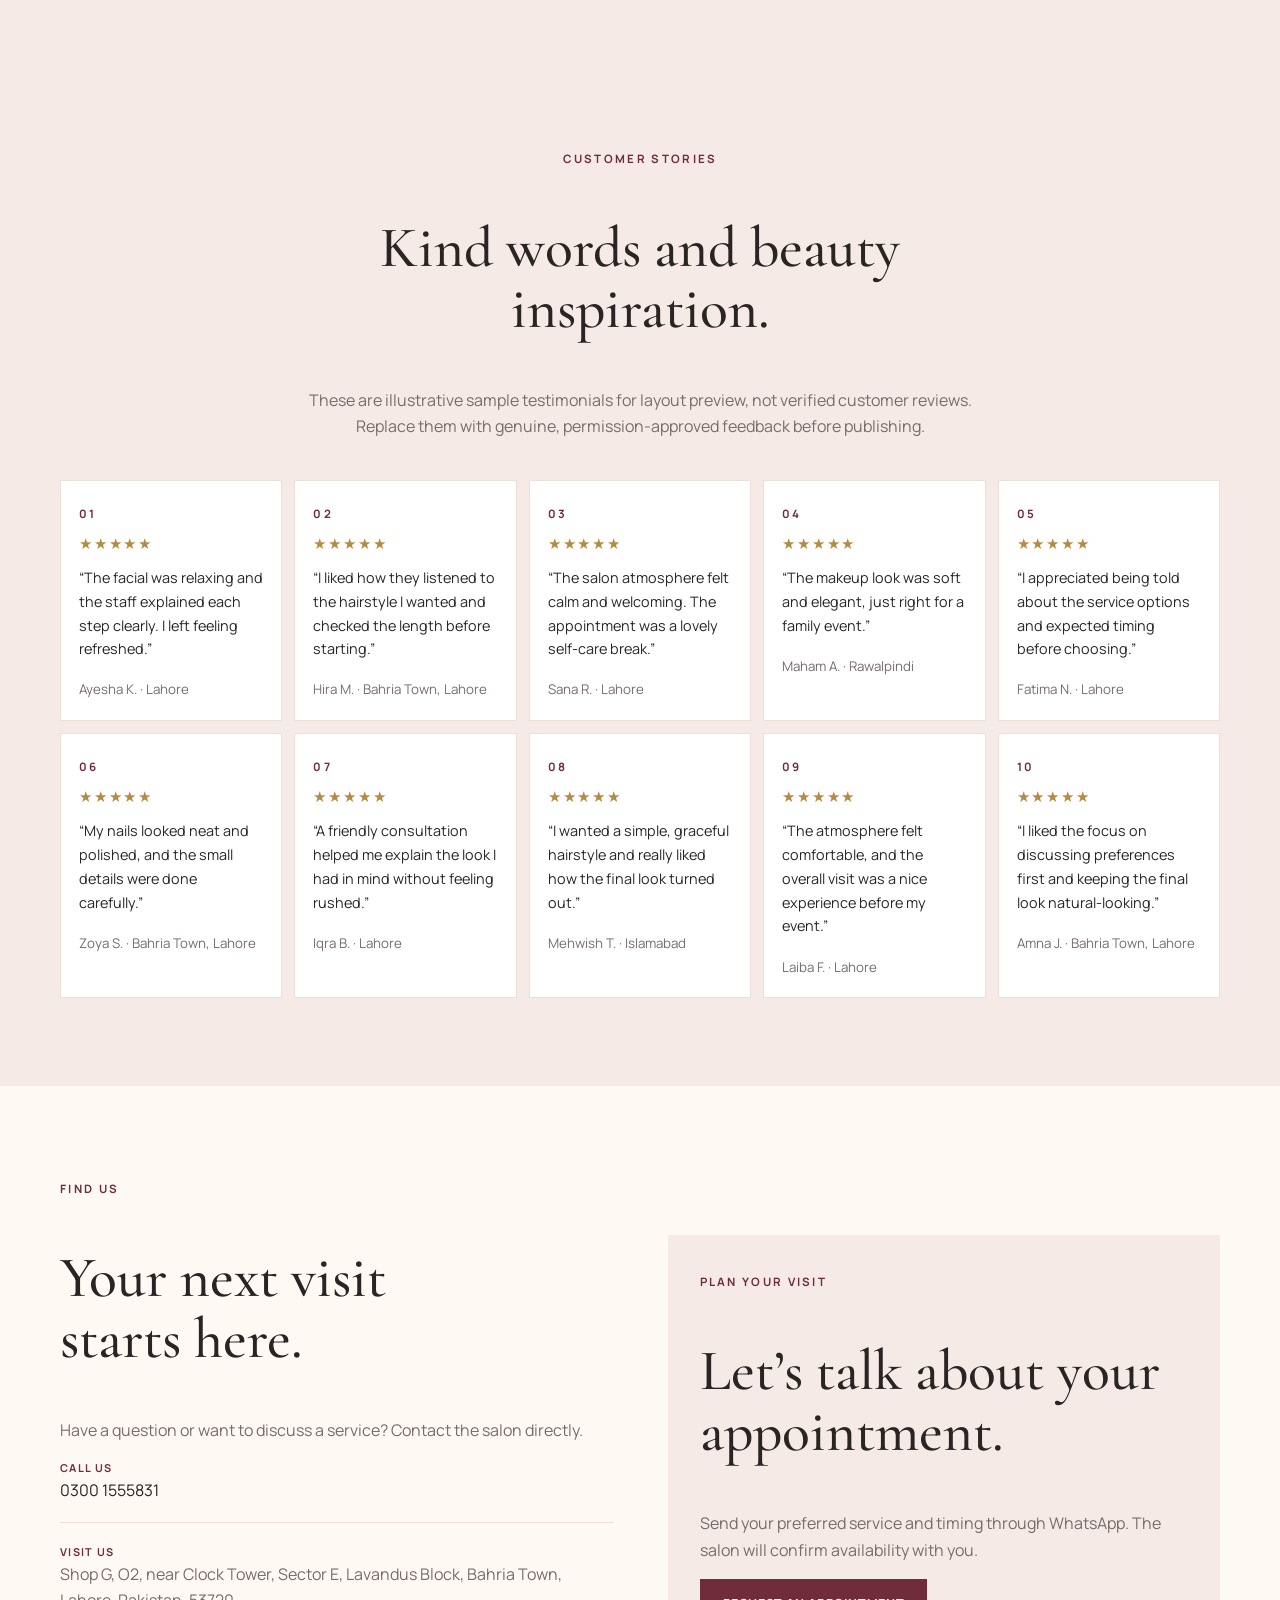
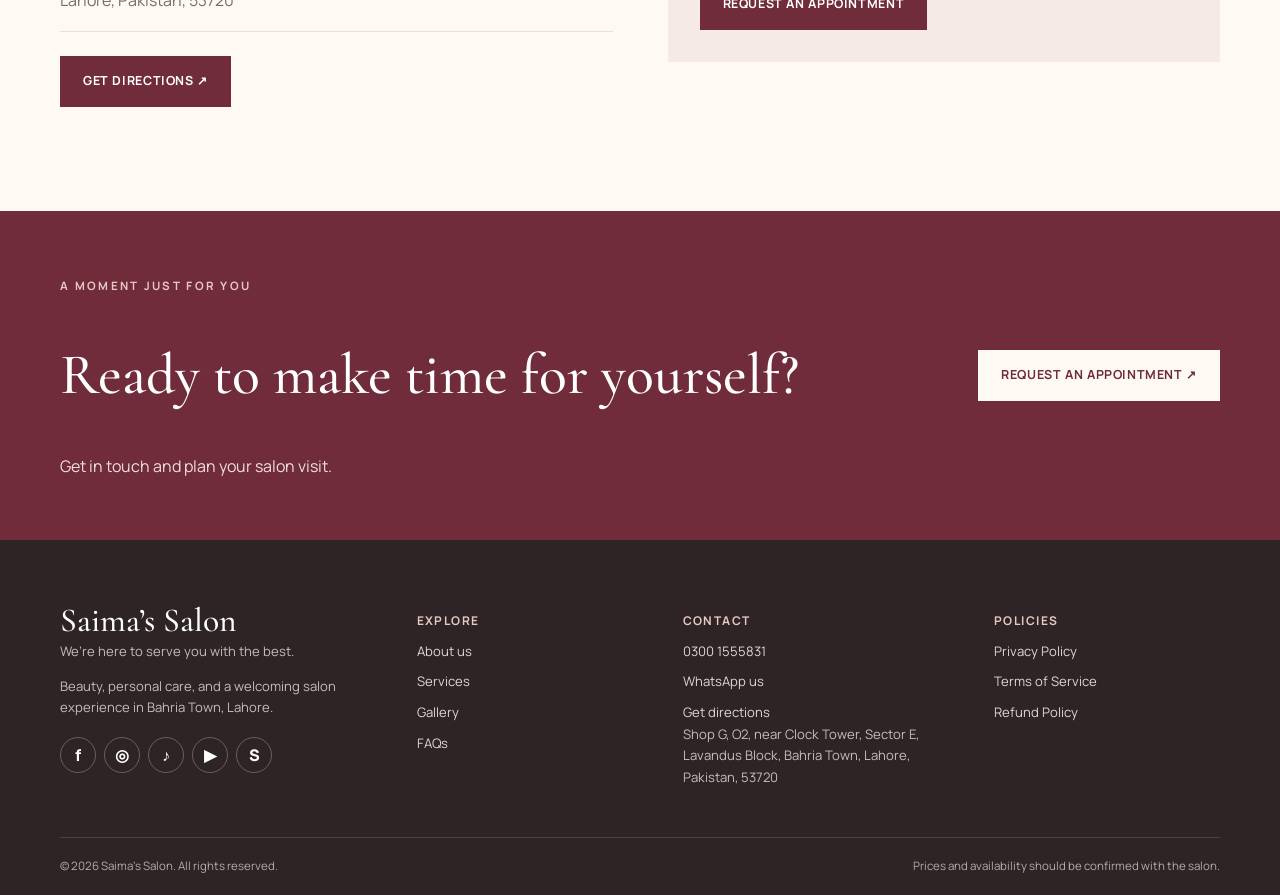
==== commit 4ea64bbe: "Add files via upload" ====
--- a/index.html
+++ b/index.html
@@ -1,7 +1,7 @@
-<!doctype html><html lang="en"><head><meta charset="utf-8"><meta name="viewport" content="width=device-width,initial-scale=1"><title>Home | Saima’s Salon</title><meta name="description" content="Saima’s Salon in Bahria Town, Lahore. Explore beauty services and request an appointment."><meta name="theme-color" content="#fff9f4"><link rel="stylesheet" href="styles.css"><script defer src="config.js"></script><script defer src="script.js"></script></head><body><div class="announcement">A BEAUTY EXPERIENCE DESIGNED AROUND YOU</div><header class="site-header"><div class="container navbar"><a class="brand" href="index.html"><strong data-name>Saima’s Salon</strong><span>Beauty · Care · Confidence</span></a><div class="mobile-header-actions"><button class="nav-search" type="button" data-search-open aria-label="Search services" title="Search services">⌕</button><button class="nav-cta booking-nav" type="button" data-booking-open>Booking <span class="booking-count" data-booking-count>0</span></button></div><button class="menu-toggle" aria-expanded="false" aria-controls="nav">☰</button><ul class="nav-links" id="nav"><li><a href="index.html">Home</a></li><li><a href="about.html">About</a></li><li><a href="services.html">Services</a></li><li><a href="gallery.html">Gallery</a></li><li><a href="faqs.html">FAQs</a></li><li><a href="contact.html">Contact</a></li><li><button class="nav-search" type="button" data-search-open aria-label="Search services">⌕ <span>Search</span></button></li><li><button class="nav-cta booking-nav" type="button" data-booking-open>Booking <span class="booking-count" data-booking-count>0</span></button></li></ul></div></header><main><section class="hero"><div class="container hero-grid"><div class="hero-copy"><span class="eyebrow">Your moment of self-care</span><h1 class="serif">Your Beauty,<br><span style="color:var(--wine)">Our Passion.</span></h1><p>Discover a welcoming salon experience designed around your style, confidence, and self-care.</p><div class="actions"><a class="button" href="book-appointment.html">Book an Appointment ↗</a><a class="button outline" href="services.html">Explore Services</a></div><p style="font-size:.72rem;margin-top:20px">BAHRIA TOWN · LAHORE</p></div><div class="hero-image-wrap"><img class="hero-image" src="https://images.unsplash.com/photo-1522337360788-8b13dee7a37e?auto=format&fit=crop&w=1200&q=85" alt="Beauty and hair styling inspiration"><div class="image-note"><strong>Feel like yourself.</strong><span>A little time for you can go a long way.</span></div></div></div></section>
+<!doctype html><html lang="en"><head><meta charset="utf-8"><meta name="viewport" content="width=device-width,initial-scale=1"><title>Home | Saima’s Salon</title><meta name="description" content="Saima’s Salon in Bahria Town, Lahore. Explore beauty services and request an appointment."><meta name="theme-color" content="#fff9f4"><link rel="stylesheet" href="styles.css"><script defer src="config.js"></script><script defer src="script.js"></script></head><body><div class="scroll-progress" data-scroll-progress></div><div class="announcement">A BEAUTY EXPERIENCE DESIGNED AROUND YOU</div><header class="site-header"><div class="container navbar"><a class="brand" href="index.html"><strong data-name>Saima’s Salon</strong><span>Beauty · Care · Confidence</span></a><div class="mobile-header-actions"><button class="nav-search" type="button" data-search-open aria-label="Search services" title="Search services"><svg class="search-icon" viewBox="0 0 24 24" aria-hidden="true" focusable="false"><circle cx="10.8" cy="10.8" r="6.8"></circle><path d="m16 16 5 5"></path></svg></button><button class="nav-cta booking-nav" type="button" data-booking-open>Booking <span class="booking-count" data-booking-count>0</span></button></div><button class="menu-toggle" aria-expanded="false" aria-controls="nav">☰</button><ul class="nav-links" id="nav"><li><a href="index.html">Home</a></li><li><a href="about.html">About</a></li><li><a href="services.html">Services</a></li><li><a href="gallery.html">Gallery</a></li><li><a href="faqs.html">FAQs</a></li><li><a href="contact.html">Contact</a></li><li><button class="nav-search" type="button" data-search-open aria-label="Search services"><svg class="search-icon" viewBox="0 0 24 24" aria-hidden="true" focusable="false"><circle cx="10.8" cy="10.8" r="6.8"></circle><path d="m16 16 5 5"></path></svg> <span>Search</span></button></li><li><button class="nav-cta booking-nav" type="button" data-booking-open>Booking <span class="booking-count" data-booking-count>0</span></button></li></ul></div></header><main><section class="hero"><div class="container hero-grid"><div class="hero-copy"><span class="eyebrow">Your moment of self-care</span><h1 class="serif">Your Beauty,<br><span style="color:var(--wine)">Our Passion.</span></h1><p>Discover a welcoming salon experience designed around your style, confidence, and self-care.</p><div class="actions"><a class="button" href="book-appointment.html">Book an Appointment ↗</a><a class="button outline" href="services.html">Explore Services</a></div><p style="font-size:.72rem;margin-top:20px">BAHRIA TOWN · LAHORE</p></div><div class="hero-image-wrap"><img class="hero-image" src="https://images.unsplash.com/photo-1522337360788-8b13dee7a37e?auto=format&fit=crop&w=1200&q=85" alt="Beauty and hair styling inspiration"><div class="image-note"><strong>Feel like yourself.</strong><span>A little time for you can go a long way.</span></div></div></div></section>
 <section class="section"><div class="container split"><img src="https://images.unsplash.com/photo-1600948836101-f9ffda59d250?auto=format&fit=crop&w=1000&q=80" alt="Salon interior inspiration" style="height:530px"><div><span class="eyebrow">Welcome to Saima’s Salon</span><h2>A little care.<br>A lasting feeling.</h2><p class="muted">We believe a salon visit should feel personal, comfortable, and centred around you. Explore beauty and personal-care categories, then contact the salon to discuss what you have in mind.</p><p class="muted">Located in Bahria Town, Lahore, Saima’s Salon welcomes you to make time for yourself.</p><a class="text-link" href="about.html">Get to know us ↗</a></div></div></section>
 <section class="section soft"><div class="container"><div class="section-heading"><span class="eyebrow">Explore our services</span><h2>Your beauty, your way.</h2><p>Explore service categories and contact the salon to confirm current offerings, prices, and availability.</p></div><div class="service-grid"><article class="service-card" data-service-card data-category="hair"><img src="https://images.unsplash.com/photo-1560869713-7d0a29430803?auto=format&fit=crop&w=900&q=80" alt="Hair Services illustrative image" loading="lazy"><div class="service-content"><span class="eyebrow">SERVICE CATEGORY</span><h3>Hair Services</h3><p>Hair styling and personal hair-care options.</p><a class="text-link" href="book-appointment.html?service=hair">Ask about this service ↗</a></div></article><article class="service-card" data-service-card data-category="skin"><img src="https://images.unsplash.com/photo-1570172619644-dfd03ed5d881?auto=format&fit=crop&w=900&q=80" alt="Skin & Facial illustrative image" loading="lazy"><div class="service-content"><span class="eyebrow">SERVICE CATEGORY</span><h3>Skin & Facial</h3><p>Ask about available skincare options.</p><a class="text-link" href="book-appointment.html?service=skin">Ask about this service ↗</a></div></article><article class="service-card" data-service-card data-category="makeup"><img src="https://images.unsplash.com/photo-1487412947147-5cebf100ffc2?auto=format&fit=crop&w=900&q=80" alt="Makeup illustrative image" loading="lazy"><div class="service-content"><span class="eyebrow">SERVICE CATEGORY</span><h3>Makeup</h3><p>Beauty looks for your preferred occasion.</p><a class="text-link" href="book-appointment.html?service=makeup">Ask about this service ↗</a></div></article></div><p style="text-align:center;margin-top:30px"><a class="button outline" href="services.html">View all categories</a></p></div></section>
-<section class="section"><div class="container"><div class="section-heading"><span class="eyebrow">The experience</span><h2>Care in every detail.</h2><p class="muted">A salon visit should feel considered from the first conversation to the final touch.</p></div><div class="features"><div class="feature"><span>01</span><h3>A personal approach</h3><p>Tell us what you are looking for so the salon can guide you toward a suitable service.</p></div><div class="feature"><span>02</span><h3>Time for yourself</h3><p>Set aside a moment in your schedule to focus on your own care and style.</p></div><div class="feature"><span>03</span><h3>Clear communication</h3><p>Contact the salon to ask about services, timing, and availability.</p></div></div></div></section>
+<section class="section"><div class="container"><div class="section-heading"><span class="eyebrow">The difference is in the details</span><h2>Explore a transformation.</h2><p>Use the slider to compare the two illustrative images. Replace these with salon-approved before-and-after photos before publishing.</p></div><div class="before-after" data-before-after style="--compare:50%"><img class="before-image" src="https://images.unsplash.com/photo-1560869713-7d0a29430803?auto=format&fit=crop&w=1200&q=85" alt="Illustrative hair styling before and after comparison"><img class="after-image" src="https://images.unsplash.com/photo-1522337360788-8b13dee7a37e?auto=format&fit=crop&w=1200&q=85" alt="Illustrative styled hair image"><span class="compare-label before-label">Before</span><span class="compare-label after-label">After</span><input type="range" min="0" max="100" value="50" aria-label="Compare before and after images"></div></div></section><section class="section"><div class="container"><div class="section-heading"><span class="eyebrow">The experience</span><h2>Care in every detail.</h2><p class="muted">A salon visit should feel considered from the first conversation to the final touch.</p></div><div class="features"><div class="feature"><span>01</span><h3>A personal approach</h3><p>Tell us what you are looking for so the salon can guide you toward a suitable service.</p></div><div class="feature"><span>02</span><h3>Time for yourself</h3><p>Set aside a moment in your schedule to focus on your own care and style.</p></div><div class="feature"><span>03</span><h3>Clear communication</h3><p>Contact the salon to ask about services, timing, and availability.</p></div></div></div></section>
 <section class="section soft"><div class="container"><div class="section-heading"><span class="eyebrow">Beauty inspiration</span><h2>A glimpse of style.</h2><p>Illustrative images for design preview, not verified photos of Saima’s Salon or its clients.</p></div><div class="gallery-grid"><button class="gallery-item" type="button" data-gallery-item data-category="hair" data-caption="Hair inspiration"><img src="https://images.unsplash.com/photo-1524250502761-1ac6f2e30d43?auto=format&fit=crop&w=900&q=80" alt="Hair inspiration, illustrative image" loading="lazy"><span>Hair inspiration</span></button><button class="gallery-item" type="button" data-gallery-item data-category="makeup" data-caption="Beauty portrait"><img src="https://images.unsplash.com/photo-1524504388940-b1c1722653e1?auto=format&fit=crop&w=900&q=80" alt="Beauty portrait, illustrative image" loading="lazy"><span>Beauty portrait</span></button><button class="gallery-item" type="button" data-gallery-item data-category="nails" data-caption="Nail inspiration"><img src="https://images.unsplash.com/photo-1604654894610-df63bc536371?auto=format&fit=crop&w=900&q=80" alt="Nail inspiration, illustrative image" loading="lazy"><span>Nail inspiration</span></button></div><p style="text-align:center;margin-top:28px"><a class="text-link" href="gallery.html">Explore gallery ↗</a></p></div></section>
-<section class="section"><div class="container contact-grid"><div><span class="eyebrow">Find us</span><h2>Your next visit<br>starts here.</h2><p class="muted">Have a question or want to discuss a service? Contact the salon directly.</p><div class="contact-details"><div class="contact-item"><small>Call us</small><a data-phone href="tel:+923001555831">0300 1555831</a></div><div class="contact-item"><small>Visit us</small><p data-address></p></div></div><p style="margin-top:24px"><a class="button" data-maps href="#" target="_blank" rel="noopener">Get Directions ↗</a></p></div><div class="panel"><span class="eyebrow">Plan your visit</span><h2>Let’s talk about your appointment.</h2><p class="muted">Send your preferred service and timing through WhatsApp. The salon will confirm availability with you.</p><a class="button" href="book-appointment.html">Request an Appointment</a></div></div></section>
-<section class="cta-band"><div class="container cta-inner"><div><span class="eyebrow">A moment just for you</span><h2>Ready to make time for yourself?</h2><p>Get in touch and plan your salon visit.</p></div><a class="button button-light" href="book-appointment.html">Request an Appointment ↗</a></div></section></main><footer class="site-footer"><div class="container"><div class="footer-grid"><div class="footer-brand"><strong data-name>Saima’s Salon</strong><p data-tagline>We’re here to serve you with the best.</p><p>Beauty, personal care, and a welcoming salon experience in Bahria Town, Lahore.</p></div><div class="footer-col"><h3>Explore</h3><div class="footer-links"><a href="about.html">About us</a><a href="services.html">Services</a><a href="gallery.html">Gallery</a><a href="faqs.html">FAQs</a><a href="privacy-policy.html">Privacy policy</a></div></div><div class="footer-col"><h3>Contact</h3><div class="footer-links"><a data-phone href="tel:+923001555831">0300 1555831</a><a data-wa href="https://wa.me/923001555831" target="_blank" rel="noopener">WhatsApp us</a><a data-maps href="#" target="_blank" rel="noopener">Get directions</a></div><p data-address></p></div></div><div class="footer-bottom"><span>© <span data-year></span> Saima’s Salon. All rights reserved.</span><span>Illustrative imagery used in this preview.</span></div></div></footer><a class="whatsapp-float" data-wa href="https://wa.me/923001555831" target="_blank" rel="noopener">WhatsApp ↗</a></body></html>+<section class="section soft customer-stories"><div class="container"><div class="section-heading"><span class="eyebrow">Customer stories</span><h2>Kind words and beauty inspiration.</h2><p>These are illustrative sample testimonials for layout preview, not verified customer reviews. Replace them with genuine, permission-approved feedback before publishing.</p></div><div class="testimonial-pending-grid"><article class="testimonial-pending"><span class="eyebrow">01</span><div class="testimonial-stars" aria-label="Sample five star rating">★★★★★</div><p>“The facial was relaxing and the staff explained each step clearly. I left feeling refreshed.”</p><small>Ayesha K. · Lahore</small></article><article class="testimonial-pending"><span class="eyebrow">02</span><div class="testimonial-stars" aria-label="Sample five star rating">★★★★★</div><p>“I liked how they listened to the hairstyle I wanted and checked the length before starting.”</p><small>Hira M. · Bahria Town, Lahore</small></article><article class="testimonial-pending"><span class="eyebrow">03</span><div class="testimonial-stars" aria-label="Sample five star rating">★★★★★</div><p>“The salon atmosphere felt calm and welcoming. The appointment was a lovely self-care break.”</p><small>Sana R. · Lahore</small></article><article class="testimonial-pending"><span class="eyebrow">04</span><div class="testimonial-stars" aria-label="Sample five star rating">★★★★★</div><p>“The makeup look was soft and elegant, just right for a family event.”</p><small>Maham A. · Rawalpindi</small></article><article class="testimonial-pending"><span class="eyebrow">05</span><div class="testimonial-stars" aria-label="Sample five star rating">★★★★★</div><p>“I appreciated being told about the service options and expected timing before choosing.”</p><small>Fatima N. · Lahore</small></article><article class="testimonial-pending"><span class="eyebrow">06</span><div class="testimonial-stars" aria-label="Sample five star rating">★★★★★</div><p>“My nails looked neat and polished, and the small details were done carefully.”</p><small>Zoya S. · Bahria Town, Lahore</small></article><article class="testimonial-pending"><span class="eyebrow">07</span><div class="testimonial-stars" aria-label="Sample five star rating">★★★★★</div><p>“A friendly consultation helped me explain the look I had in mind without feeling rushed.”</p><small>Iqra B. · Lahore</small></article><article class="testimonial-pending"><span class="eyebrow">08</span><div class="testimonial-stars" aria-label="Sample five star rating">★★★★★</div><p>“I wanted a simple, graceful hairstyle and really liked how the final look turned out.”</p><small>Mehwish T. · Islamabad</small></article><article class="testimonial-pending"><span class="eyebrow">09</span><div class="testimonial-stars" aria-label="Sample five star rating">★★★★★</div><p>“The atmosphere felt comfortable, and the overall visit was a nice experience before my event.”</p><small>Laiba F. · Lahore</small></article><article class="testimonial-pending"><span class="eyebrow">10</span><div class="testimonial-stars" aria-label="Sample five star rating">★★★★★</div><p>“I liked the focus on discussing preferences first and keeping the final look natural-looking.”</p><small>Amna J. · Bahria Town, Lahore</small></article></div></div></section><section class="section"><div class="container contact-grid"><div><span class="eyebrow">Find us</span><h2>Your next visit<br>starts here.</h2><p class="muted">Have a question or want to discuss a service? Contact the salon directly.</p><div class="contact-details"><div class="contact-item"><small>Call us</small><a data-phone href="tel:+923001555831">0300 1555831</a></div><div class="contact-item"><small>Visit us</small><p data-address></p></div></div><p style="margin-top:24px"><a class="button" data-maps href="#" target="_blank" rel="noopener">Get Directions ↗</a></p></div><div class="panel"><span class="eyebrow">Plan your visit</span><h2>Let’s talk about your appointment.</h2><p class="muted">Send your preferred service and timing through WhatsApp. The salon will confirm availability with you.</p><a class="button" href="book-appointment.html">Request an Appointment</a></div></div></section>
+<section class="cta-band"><div class="container cta-inner"><div><span class="eyebrow">A moment just for you</span><h2>Ready to make time for yourself?</h2><p>Get in touch and plan your salon visit.</p></div><a class="button button-light" href="book-appointment.html">Request an Appointment ↗</a></div></section></main><footer class="site-footer"><div class="container"><div class="footer-grid"><div class="footer-brand"><strong data-name>Saima’s Salon</strong><p data-tagline>We’re here to serve you with the best.</p><p>Beauty, personal care, and a welcoming salon experience in Bahria Town, Lahore.</p><div class="social-links" aria-label="Social media links"><a data-social="facebook" aria-disabled="true" href="#social-links-needed" aria-label="Facebook">f</a><a data-social="instagram" aria-disabled="true" href="#social-links-needed" aria-label="Instagram">◎</a><a data-social="tiktok" aria-disabled="true" href="#social-links-needed" aria-label="TikTok">♪</a><a data-social="youtube" aria-disabled="true" href="#social-links-needed" aria-label="YouTube">▶</a><a data-social="snapchat" aria-disabled="true" href="#social-links-needed" aria-label="Snapchat">S</a></div></div><div class="footer-col"><h3>Explore</h3><div class="footer-links"><a href="about.html">About us</a><a href="services.html">Services</a><a href="gallery.html">Gallery</a><a href="faqs.html">FAQs</a></div></div><div class="footer-col"><h3>Contact</h3><div class="footer-links"><a data-phone-link href="tel:+923001555831"><span data-phone>0300 1555831</span></a><a data-wa href="https://wa.me/923001555831" target="_blank" rel="noopener">WhatsApp us</a><a data-maps href="#" target="_blank" rel="noopener">Get directions</a></div><p data-address></p></div><div class="footer-col"><h3>Policies</h3><div class="footer-links"><a href="privacy-policy.html">Privacy Policy</a><a href="terms-of-service.html">Terms of Service</a><a href="refund-policy.html">Refund Policy</a></div></div></div><div class="footer-bottom"><span>© <span data-year></span> Saima’s Salon. All rights reserved.</span><span>Prices and availability should be confirmed with the salon.</span></div></div></footer><a class="whatsapp-float" data-wa href="https://wa.me/923001555831" target="_blank" rel="noopener">◉ WhatsApp ↗</a><button class="back-to-top" type="button" data-back-to-top aria-label="Back to top">↑</button></body></html>
--- a/styles.css
+++ b/styles.css
@@ -29,3 +29,37 @@
  .mobile-header-actions .nav-search{padding:6px 7px}
  .menu-toggle{flex-basis:34px;width:34px;height:36px}
 }
+
+
+/* Page-aware navigation underline and gentle scroll reveals */
+.nav-links a{position:relative;transition:color .25s ease}
+.nav-links a::after{content:'';position:absolute;left:0;right:0;bottom:-7px;height:2px;background:var(--wine);transform:scaleX(0);transform-origin:left;transition:transform .28s ease}
+.nav-links a:hover::after,.nav-links a.active::after{transform:scaleX(1)}
+.nav-links a.active{color:var(--wine);font-weight:800}
+.scroll-reveal{opacity:0;transform:translateY(22px);transition:opacity .7s ease var(--reveal-delay,0ms),transform .7s cubic-bezier(.2,.65,.25,1) var(--reveal-delay,0ms)}
+.scroll-reveal.is-visible{opacity:1;transform:translateY(0)}
+.gallery-item[hidden]{display:none!important}
+.filter-btn{transition:background-color .25s ease,color .25s ease,border-color .25s ease,transform .25s ease}
+.filter-btn:active{transform:scale(.97)}
+@media(max-width:740px){.nav-links a::after{bottom:5px;right:auto;width:44px}.nav-links a.active{padding-left:10px}}
+@media(prefers-reduced-motion:reduce){html{scroll-behavior:auto}.scroll-reveal{opacity:1;transform:none;transition:none}.nav-links a::after,.filter-btn{transition:none}}
+
+
+/* Service detail pages, related suggestions, social links and engagement controls */
+.service-title-link{color:inherit;text-decoration:none;transition:color .2s ease}.service-title-link:hover{color:var(--wine)}
+.service-image-link{display:block;overflow:hidden}.service-image-link img{transition:transform .5s ease}.service-image-link:hover img{transform:scale(1.035)}
+.service-card-actions{display:flex;flex-wrap:wrap;align-items:center;justify-content:space-between;gap:12px;margin-top:16px}.service-card-actions .button{margin-top:0}.service-detail-link{display:inline-block;margin-top:12px}
+.service-detail-page{padding-top:45px}.detail-layout{display:grid;grid-template-columns:minmax(0,1fr) minmax(320px,.9fr);gap:clamp(28px,5vw,70px);align-items:start}.detail-image img{width:100%;height:min(68vh,650px);object-fit:cover;display:block}.detail-copy h1{font-size:clamp(2.4rem,4.2vw,4.3rem);line-height:1.04;margin:12px 0 18px}.detail-tagline{font-size:1.1rem;color:var(--muted)}.detail-price{font-size:1.65rem;font-weight:800;color:var(--wine);margin:18px 0 5px}.detail-duration{color:var(--muted);margin:0 0 26px}.detail-copy h2{font-size:1.4rem;margin:26px 0 12px}.included-list{padding-left:20px;line-height:1.9}.detail-actions{display:flex;flex-wrap:wrap;gap:10px;margin:24px 0}.related-services{padding-top:75px}.related-services .section-heading{text-align:left;margin-bottom:28px}.related-services .service-grid{grid-template-columns:repeat(4,minmax(0,1fr))}
+.scroll-progress{height:3px;position:fixed;z-index:2000;top:0;left:0;width:0;background:var(--wine);pointer-events:none}.back-to-top{position:fixed;right:20px;bottom:82px;width:44px;height:44px;border:1px solid var(--line);border-radius:50%;background:var(--paper);color:var(--wine);font-size:1.35rem;box-shadow:0 8px 25px #0001;z-index:40;opacity:0;visibility:hidden;transform:translateY(8px);transition:opacity .25s,transform .25s,visibility .25s;cursor:pointer}.back-to-top.visible{opacity:1;visibility:visible;transform:translateY(0)}
+.before-after{position:relative;overflow:hidden;max-width:900px;margin:auto;aspect-ratio:16/9;background:#eee;--compare:50%}.before-after img{position:absolute;inset:0;width:100%;height:100%;object-fit:cover}.before-after .after-image{clip-path:inset(0 0 0 var(--compare))}.before-after:after{content:'';position:absolute;top:0;bottom:0;left:var(--compare);width:2px;background:#fff;transform:translateX(-1px);pointer-events:none}.before-after input[type=range]{position:absolute;inset:0;width:100%;height:100%;opacity:0;cursor:ew-resize;margin:0;z-index:3}.compare-label{position:absolute;top:14px;background:#292525c9;color:#fff;padding:7px 12px;font-size:.75rem;letter-spacing:.08em;text-transform:uppercase}.before-label{left:14px}.after-label{right:14px}
+.testimonial-pending-grid{display:grid;grid-template-columns:repeat(5,minmax(0,1fr));gap:12px}.testimonial-pending{background:#fff;border:1px solid var(--line);padding:18px;min-height:160px}.testimonial-pending p{font-size:.9rem}.testimonial-pending small{color:var(--muted)}
+.social-links{display:flex;gap:8px;flex-wrap:wrap;margin:18px 0}.social-links a{width:36px;height:36px;border:1px solid #ffffff44;border-radius:50%;display:grid;place-items:center;color:inherit;text-decoration:none;font-weight:800;transition:background .2s,color .2s}.social-links a:hover{background:#fff;color:var(--wine)}.social-links a[aria-disabled=true]{opacity:.7}.footer-grid{grid-template-columns:1.4fr 1fr 1.2fr 1fr}.footer-links a span{display:inline-block;min-width:20px}.search-result-actions{display:flex;gap:7px;align-items:center;justify-content:flex-end;flex-wrap:wrap}.search-detail-link{font-size:.8rem;color:var(--wine);text-decoration:underline}.search-add.remove-search{background:#fff;color:#9b2739;border-color:#9b2739}.search-add.remove-search:hover{background:#9b2739;color:#fff}
+@media(max-width:900px){.related-services .service-grid{grid-template-columns:repeat(2,minmax(0,1fr))}.testimonial-pending-grid{grid-template-columns:repeat(2,minmax(0,1fr))}.footer-grid{grid-template-columns:repeat(2,minmax(0,1fr))}}
+@media(max-width:650px){.detail-layout{grid-template-columns:1fr}.detail-image img{height:360px}.related-services .service-grid{grid-template-columns:1fr}.testimonial-pending-grid{grid-template-columns:1fr 1fr}.service-card-actions{align-items:stretch}.service-card-actions .button{width:100%}.before-after{aspect-ratio:4/5}.footer-grid{grid-template-columns:1fr}}
+@media(prefers-reduced-motion:reduce){.service-image-link img,.back-to-top{transition:none}}
+
+/* Follow-up polish: clickable service cards and testimonial preview */
+.service-card-clickable{cursor:pointer}.service-card-clickable:focus-visible{outline:2px solid var(--wine);outline-offset:4px}.testimonial-stars{color:#b58a42;letter-spacing:.12em;font-size:.95rem;margin:6px 0 10px}.testimonial-pending{min-height:190px}
+
+/* Clear, consistent navbar search icon */
+.nav-search{display:inline-flex;align-items:center;justify-content:center;gap:7px}.search-icon{display:inline-block;width:19px;height:19px;flex:0 0 19px;fill:none;stroke:currentColor;stroke-width:2;stroke-linecap:round;stroke-linejoin:round;vertical-align:middle}.mobile-header-actions .search-icon{width:20px;height:20px}
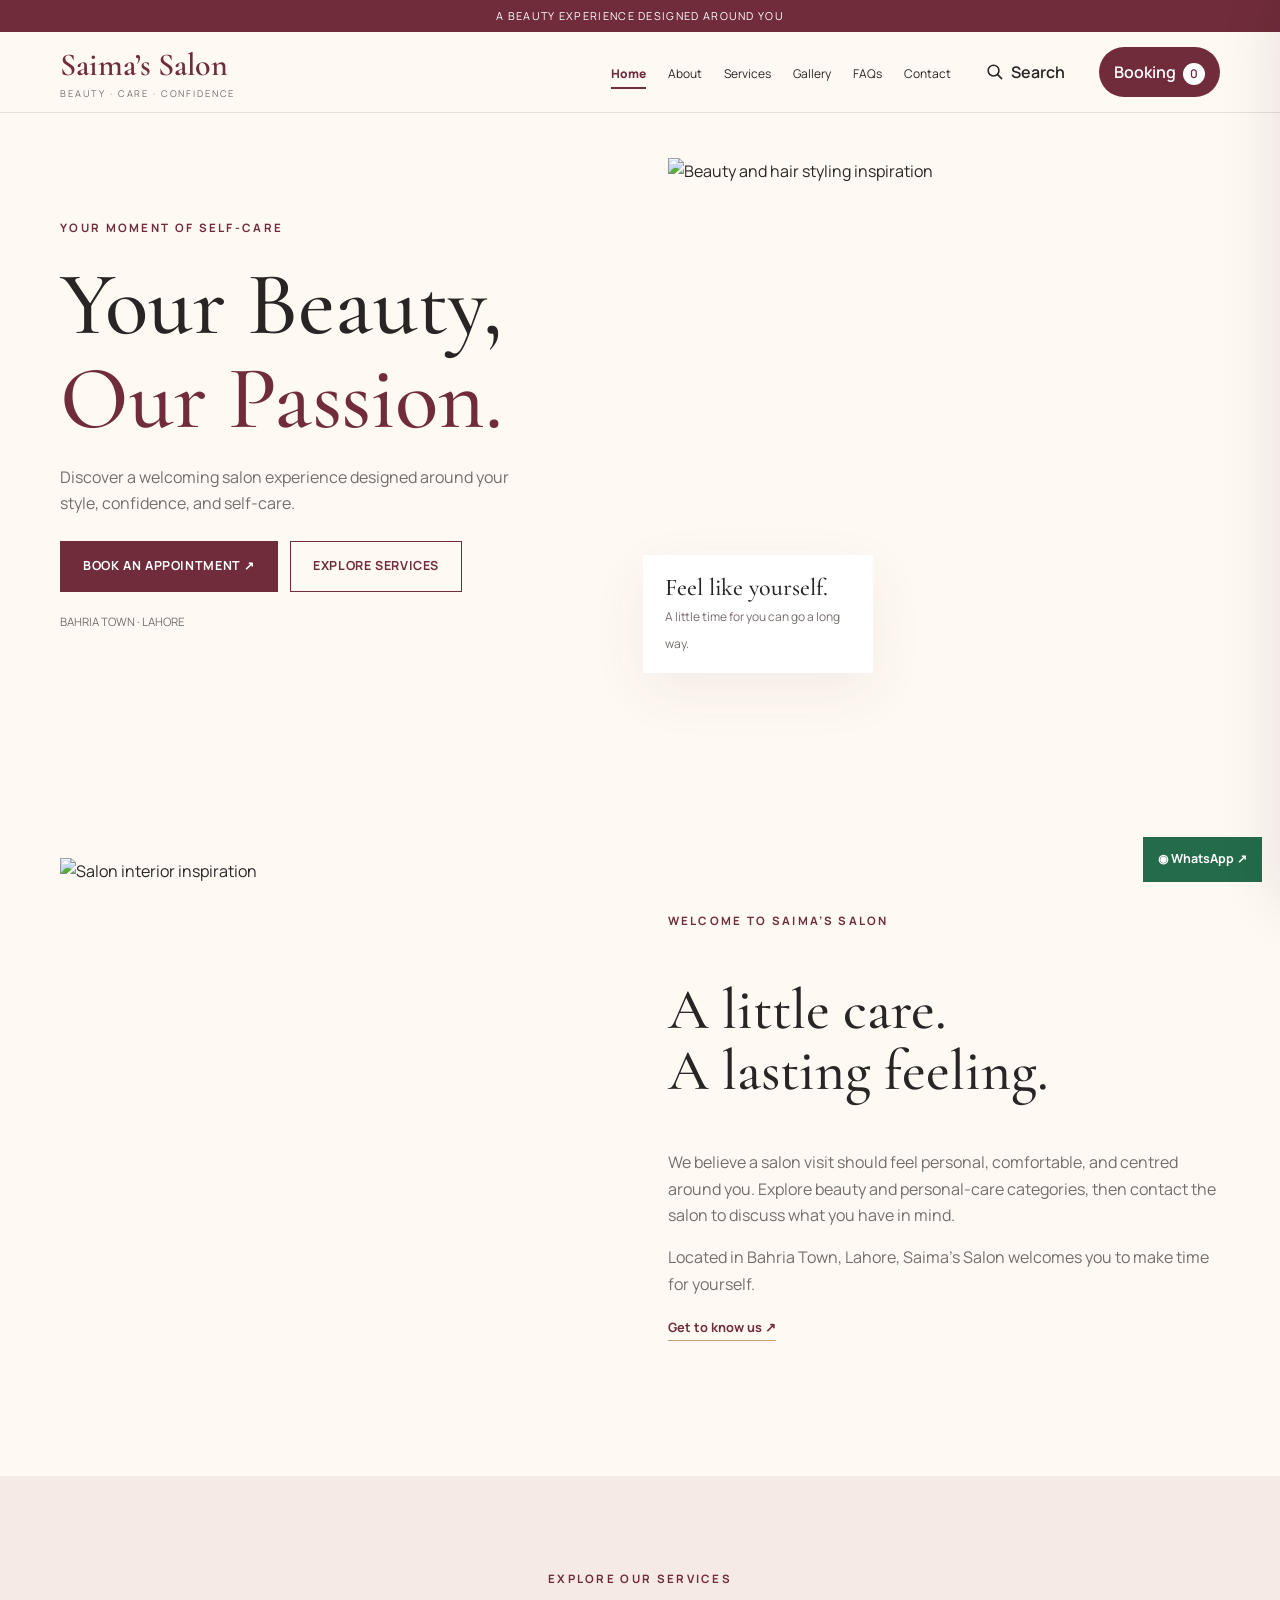
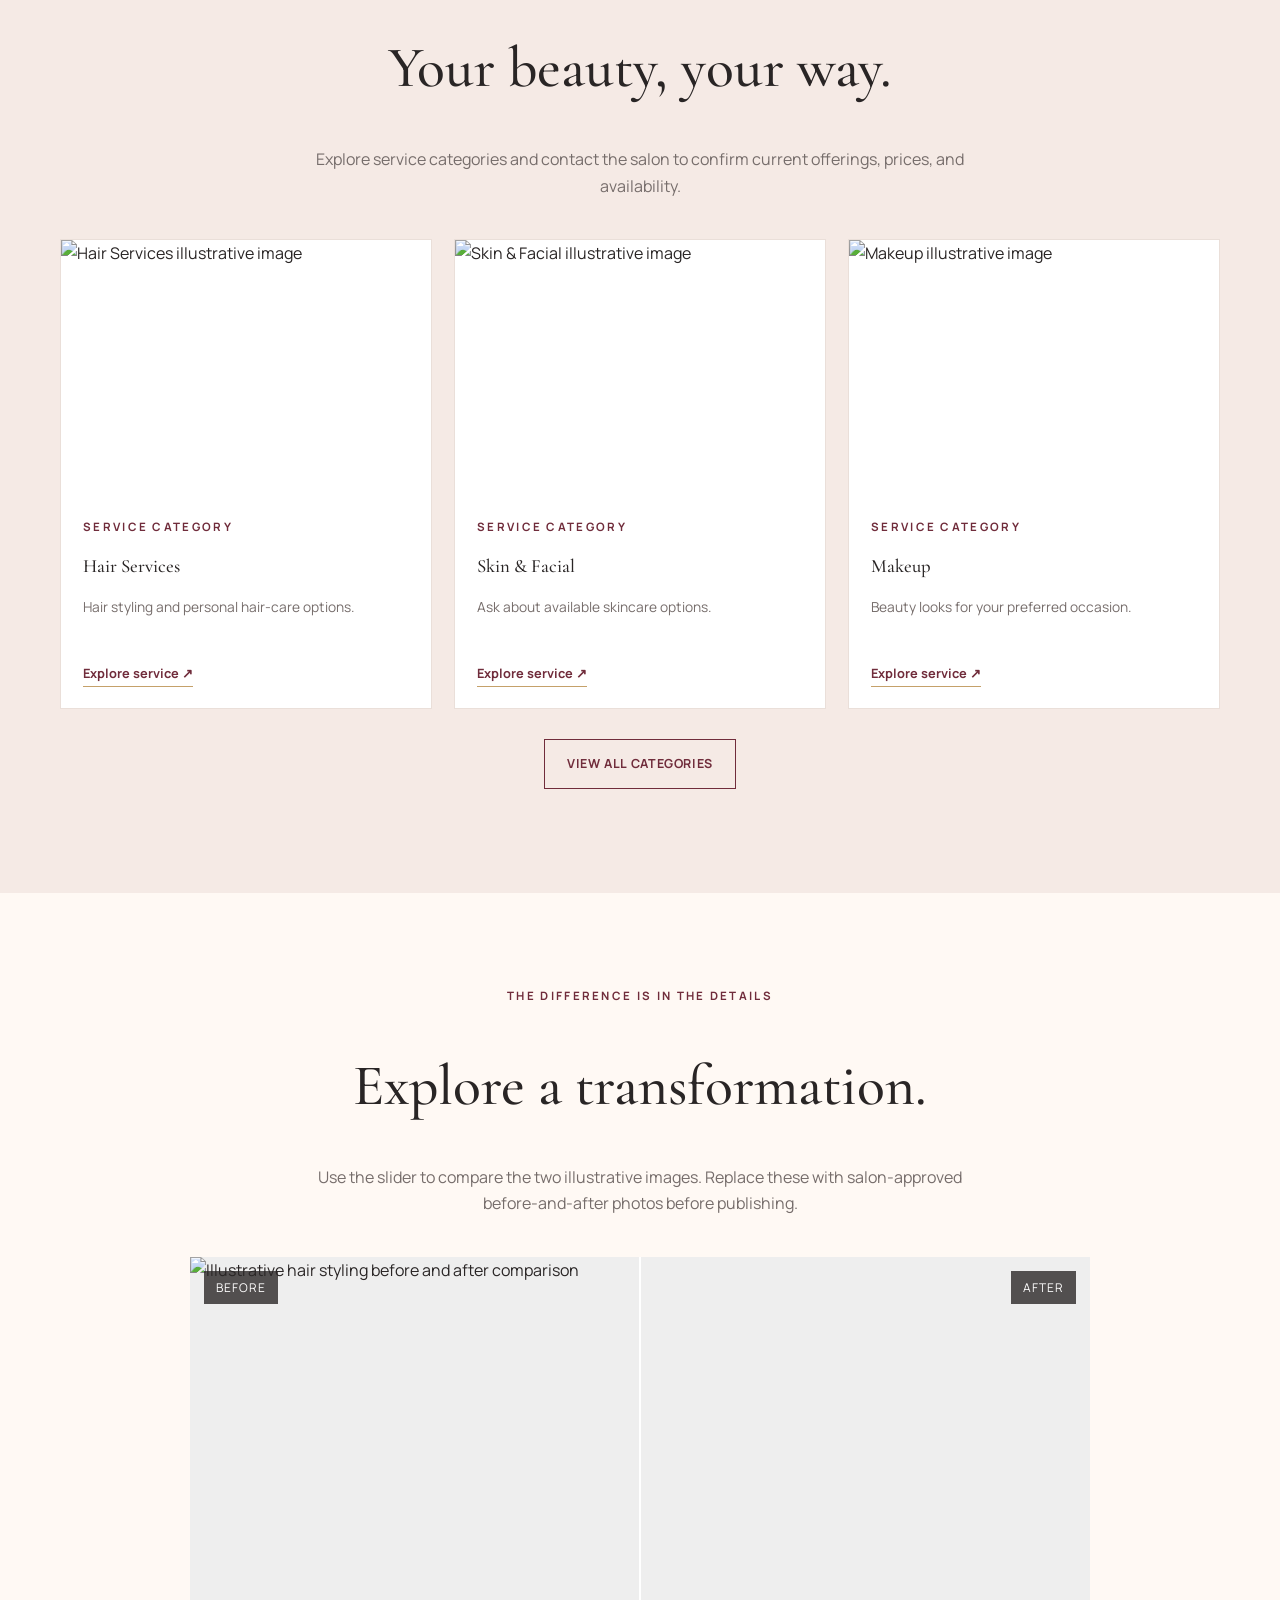
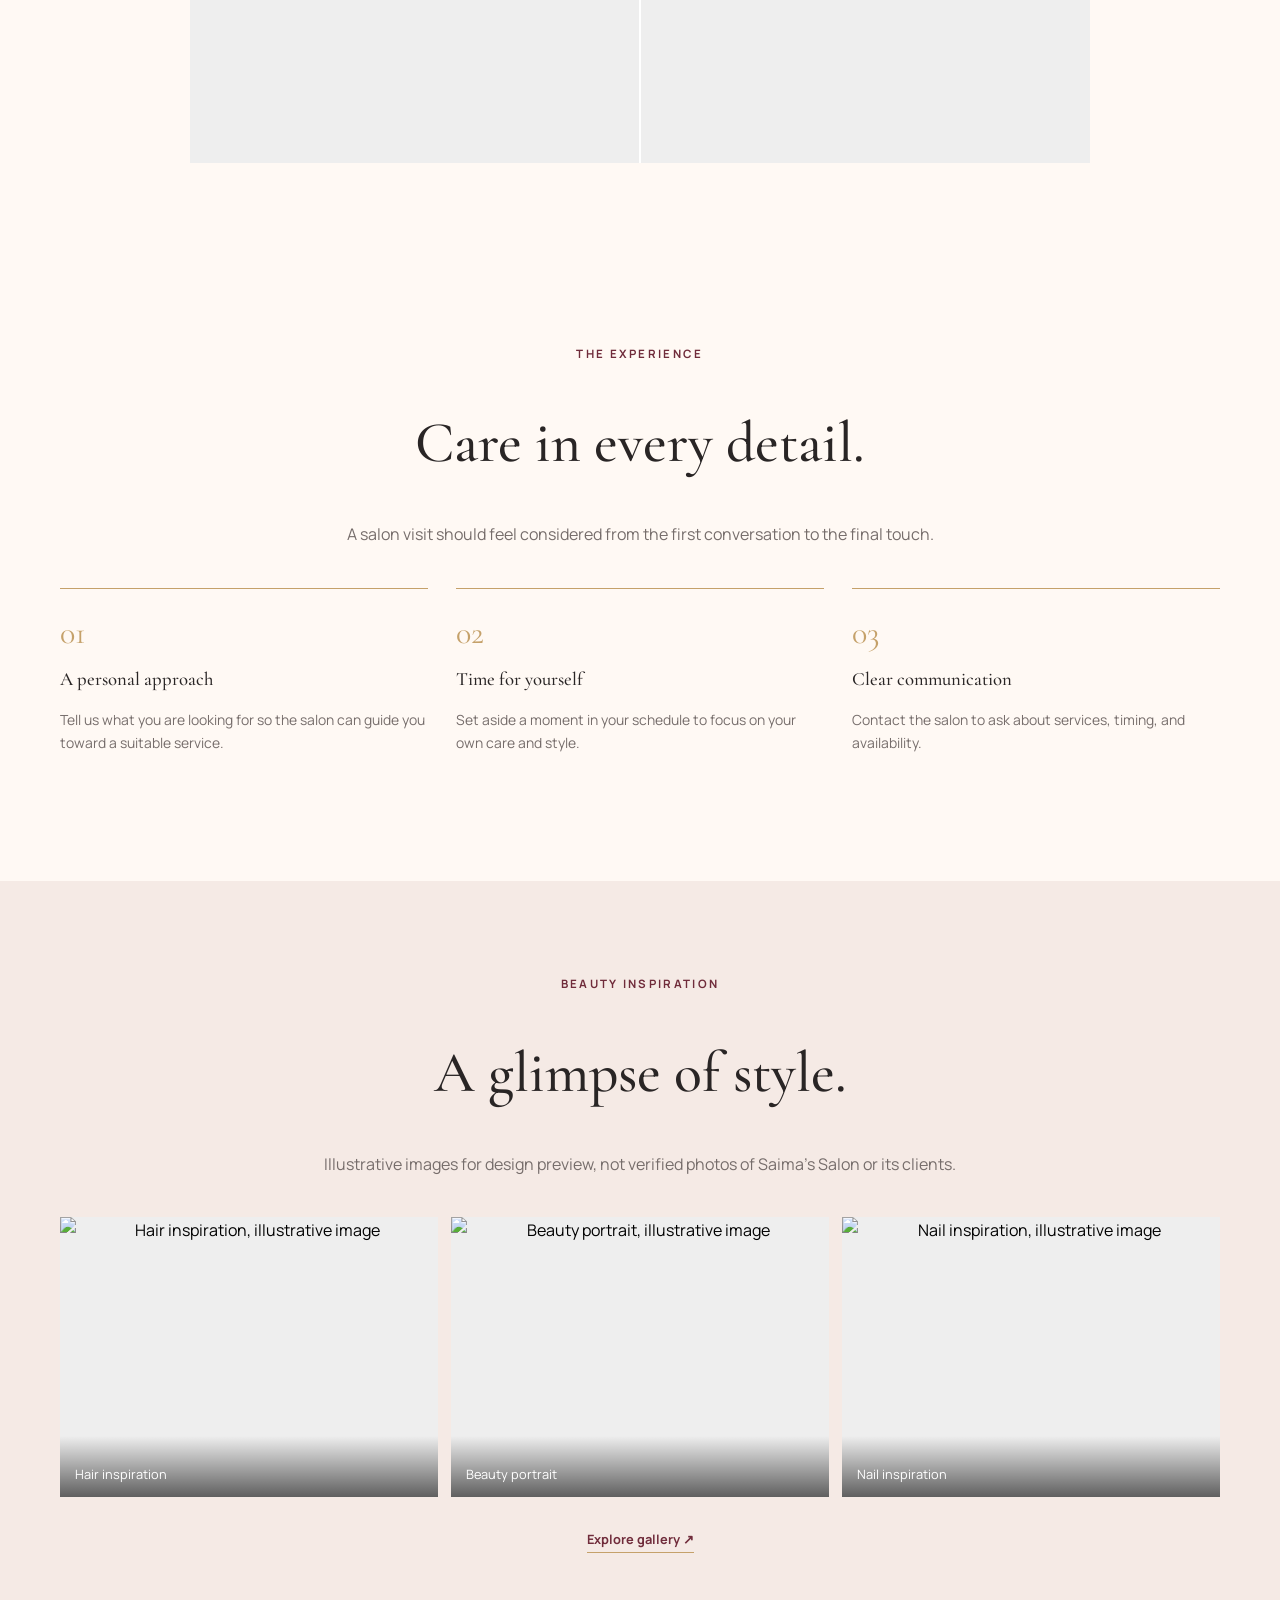
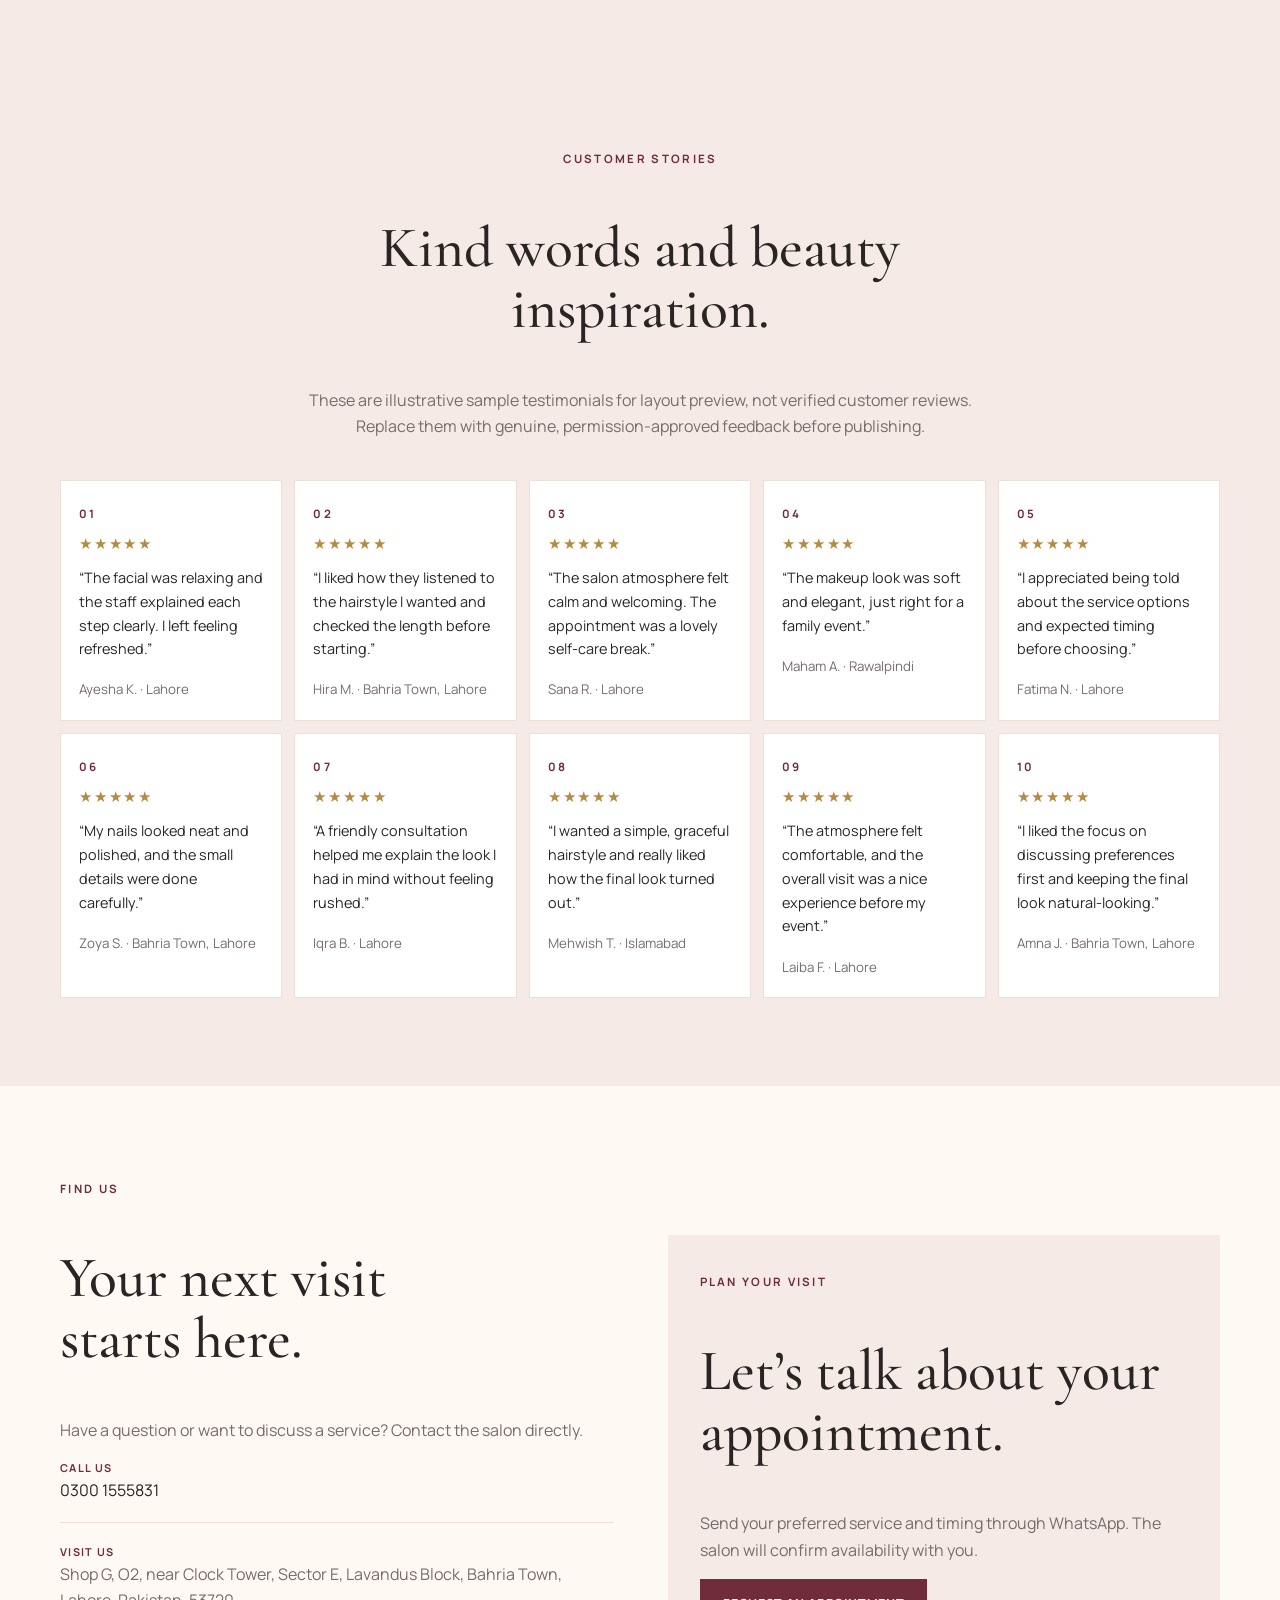
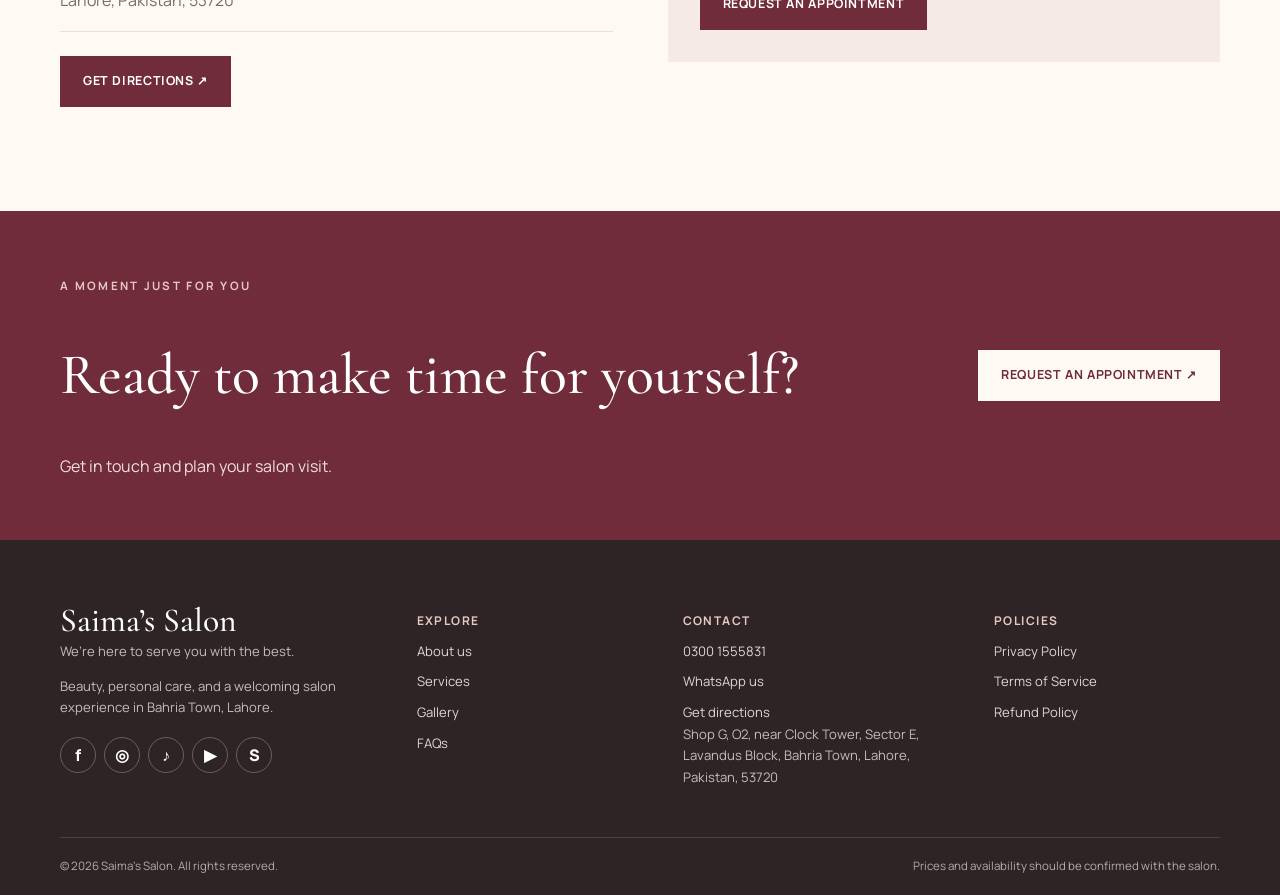
==== commit 4cc2606f: "Add files via upload" ====
--- a/index.html
+++ b/index.html
@@ -1,7 +1,320 @@
-<!doctype html><html lang="en"><head><meta charset="utf-8"><meta name="viewport" content="width=device-width,initial-scale=1"><title>Home | Saima’s Salon</title><meta name="description" content="Saima’s Salon in Bahria Town, Lahore. Explore beauty services and request an appointment."><meta name="theme-color" content="#fff9f4"><link rel="stylesheet" href="styles.css"><script defer src="config.js"></script><script defer src="script.js"></script></head><body><div class="scroll-progress" data-scroll-progress></div><div class="announcement">A BEAUTY EXPERIENCE DESIGNED AROUND YOU</div><header class="site-header"><div class="container navbar"><a class="brand" href="index.html"><strong data-name>Saima’s Salon</strong><span>Beauty · Care · Confidence</span></a><div class="mobile-header-actions"><button class="nav-search" type="button" data-search-open aria-label="Search services" title="Search services"><svg class="search-icon" viewBox="0 0 24 24" aria-hidden="true" focusable="false"><circle cx="10.8" cy="10.8" r="6.8"></circle><path d="m16 16 5 5"></path></svg></button><button class="nav-cta booking-nav" type="button" data-booking-open>Booking <span class="booking-count" data-booking-count>0</span></button></div><button class="menu-toggle" aria-expanded="false" aria-controls="nav">☰</button><ul class="nav-links" id="nav"><li><a href="index.html">Home</a></li><li><a href="about.html">About</a></li><li><a href="services.html">Services</a></li><li><a href="gallery.html">Gallery</a></li><li><a href="faqs.html">FAQs</a></li><li><a href="contact.html">Contact</a></li><li><button class="nav-search" type="button" data-search-open aria-label="Search services"><svg class="search-icon" viewBox="0 0 24 24" aria-hidden="true" focusable="false"><circle cx="10.8" cy="10.8" r="6.8"></circle><path d="m16 16 5 5"></path></svg> <span>Search</span></button></li><li><button class="nav-cta booking-nav" type="button" data-booking-open>Booking <span class="booking-count" data-booking-count>0</span></button></li></ul></div></header><main><section class="hero"><div class="container hero-grid"><div class="hero-copy"><span class="eyebrow">Your moment of self-care</span><h1 class="serif">Your Beauty,<br><span style="color:var(--wine)">Our Passion.</span></h1><p>Discover a welcoming salon experience designed around your style, confidence, and self-care.</p><div class="actions"><a class="button" href="book-appointment.html">Book an Appointment ↗</a><a class="button outline" href="services.html">Explore Services</a></div><p style="font-size:.72rem;margin-top:20px">BAHRIA TOWN · LAHORE</p></div><div class="hero-image-wrap"><img class="hero-image" src="https://images.unsplash.com/photo-1522337360788-8b13dee7a37e?auto=format&fit=crop&w=1200&q=85" alt="Beauty and hair styling inspiration"><div class="image-note"><strong>Feel like yourself.</strong><span>A little time for you can go a long way.</span></div></div></div></section>
-<section class="section"><div class="container split"><img src="https://images.unsplash.com/photo-1600948836101-f9ffda59d250?auto=format&fit=crop&w=1000&q=80" alt="Salon interior inspiration" style="height:530px"><div><span class="eyebrow">Welcome to Saima’s Salon</span><h2>A little care.<br>A lasting feeling.</h2><p class="muted">We believe a salon visit should feel personal, comfortable, and centred around you. Explore beauty and personal-care categories, then contact the salon to discuss what you have in mind.</p><p class="muted">Located in Bahria Town, Lahore, Saima’s Salon welcomes you to make time for yourself.</p><a class="text-link" href="about.html">Get to know us ↗</a></div></div></section>
-<section class="section soft"><div class="container"><div class="section-heading"><span class="eyebrow">Explore our services</span><h2>Your beauty, your way.</h2><p>Explore service categories and contact the salon to confirm current offerings, prices, and availability.</p></div><div class="service-grid"><article class="service-card" data-service-card data-category="hair"><img src="https://images.unsplash.com/photo-1560869713-7d0a29430803?auto=format&fit=crop&w=900&q=80" alt="Hair Services illustrative image" loading="lazy"><div class="service-content"><span class="eyebrow">SERVICE CATEGORY</span><h3>Hair Services</h3><p>Hair styling and personal hair-care options.</p><a class="text-link" href="book-appointment.html?service=hair">Ask about this service ↗</a></div></article><article class="service-card" data-service-card data-category="skin"><img src="https://images.unsplash.com/photo-1570172619644-dfd03ed5d881?auto=format&fit=crop&w=900&q=80" alt="Skin & Facial illustrative image" loading="lazy"><div class="service-content"><span class="eyebrow">SERVICE CATEGORY</span><h3>Skin & Facial</h3><p>Ask about available skincare options.</p><a class="text-link" href="book-appointment.html?service=skin">Ask about this service ↗</a></div></article><article class="service-card" data-service-card data-category="makeup"><img src="https://images.unsplash.com/photo-1487412947147-5cebf100ffc2?auto=format&fit=crop&w=900&q=80" alt="Makeup illustrative image" loading="lazy"><div class="service-content"><span class="eyebrow">SERVICE CATEGORY</span><h3>Makeup</h3><p>Beauty looks for your preferred occasion.</p><a class="text-link" href="book-appointment.html?service=makeup">Ask about this service ↗</a></div></article></div><p style="text-align:center;margin-top:30px"><a class="button outline" href="services.html">View all categories</a></p></div></section>
-<section class="section"><div class="container"><div class="section-heading"><span class="eyebrow">The difference is in the details</span><h2>Explore a transformation.</h2><p>Use the slider to compare the two illustrative images. Replace these with salon-approved before-and-after photos before publishing.</p></div><div class="before-after" data-before-after style="--compare:50%"><img class="before-image" src="https://images.unsplash.com/photo-1560869713-7d0a29430803?auto=format&fit=crop&w=1200&q=85" alt="Illustrative hair styling before and after comparison"><img class="after-image" src="https://images.unsplash.com/photo-1522337360788-8b13dee7a37e?auto=format&fit=crop&w=1200&q=85" alt="Illustrative styled hair image"><span class="compare-label before-label">Before</span><span class="compare-label after-label">After</span><input type="range" min="0" max="100" value="50" aria-label="Compare before and after images"></div></div></section><section class="section"><div class="container"><div class="section-heading"><span class="eyebrow">The experience</span><h2>Care in every detail.</h2><p class="muted">A salon visit should feel considered from the first conversation to the final touch.</p></div><div class="features"><div class="feature"><span>01</span><h3>A personal approach</h3><p>Tell us what you are looking for so the salon can guide you toward a suitable service.</p></div><div class="feature"><span>02</span><h3>Time for yourself</h3><p>Set aside a moment in your schedule to focus on your own care and style.</p></div><div class="feature"><span>03</span><h3>Clear communication</h3><p>Contact the salon to ask about services, timing, and availability.</p></div></div></div></section>
-<section class="section soft"><div class="container"><div class="section-heading"><span class="eyebrow">Beauty inspiration</span><h2>A glimpse of style.</h2><p>Illustrative images for design preview, not verified photos of Saima’s Salon or its clients.</p></div><div class="gallery-grid"><button class="gallery-item" type="button" data-gallery-item data-category="hair" data-caption="Hair inspiration"><img src="https://images.unsplash.com/photo-1524250502761-1ac6f2e30d43?auto=format&fit=crop&w=900&q=80" alt="Hair inspiration, illustrative image" loading="lazy"><span>Hair inspiration</span></button><button class="gallery-item" type="button" data-gallery-item data-category="makeup" data-caption="Beauty portrait"><img src="https://images.unsplash.com/photo-1524504388940-b1c1722653e1?auto=format&fit=crop&w=900&q=80" alt="Beauty portrait, illustrative image" loading="lazy"><span>Beauty portrait</span></button><button class="gallery-item" type="button" data-gallery-item data-category="nails" data-caption="Nail inspiration"><img src="https://images.unsplash.com/photo-1604654894610-df63bc536371?auto=format&fit=crop&w=900&q=80" alt="Nail inspiration, illustrative image" loading="lazy"><span>Nail inspiration</span></button></div><p style="text-align:center;margin-top:28px"><a class="text-link" href="gallery.html">Explore gallery ↗</a></p></div></section>
-<section class="section soft customer-stories"><div class="container"><div class="section-heading"><span class="eyebrow">Customer stories</span><h2>Kind words and beauty inspiration.</h2><p>These are illustrative sample testimonials for layout preview, not verified customer reviews. Replace them with genuine, permission-approved feedback before publishing.</p></div><div class="testimonial-pending-grid"><article class="testimonial-pending"><span class="eyebrow">01</span><div class="testimonial-stars" aria-label="Sample five star rating">★★★★★</div><p>“The facial was relaxing and the staff explained each step clearly. I left feeling refreshed.”</p><small>Ayesha K. · Lahore</small></article><article class="testimonial-pending"><span class="eyebrow">02</span><div class="testimonial-stars" aria-label="Sample five star rating">★★★★★</div><p>“I liked how they listened to the hairstyle I wanted and checked the length before starting.”</p><small>Hira M. · Bahria Town, Lahore</small></article><article class="testimonial-pending"><span class="eyebrow">03</span><div class="testimonial-stars" aria-label="Sample five star rating">★★★★★</div><p>“The salon atmosphere felt calm and welcoming. The appointment was a lovely self-care break.”</p><small>Sana R. · Lahore</small></article><article class="testimonial-pending"><span class="eyebrow">04</span><div class="testimonial-stars" aria-label="Sample five star rating">★★★★★</div><p>“The makeup look was soft and elegant, just right for a family event.”</p><small>Maham A. · Rawalpindi</small></article><article class="testimonial-pending"><span class="eyebrow">05</span><div class="testimonial-stars" aria-label="Sample five star rating">★★★★★</div><p>“I appreciated being told about the service options and expected timing before choosing.”</p><small>Fatima N. · Lahore</small></article><article class="testimonial-pending"><span class="eyebrow">06</span><div class="testimonial-stars" aria-label="Sample five star rating">★★★★★</div><p>“My nails looked neat and polished, and the small details were done carefully.”</p><small>Zoya S. · Bahria Town, Lahore</small></article><article class="testimonial-pending"><span class="eyebrow">07</span><div class="testimonial-stars" aria-label="Sample five star rating">★★★★★</div><p>“A friendly consultation helped me explain the look I had in mind without feeling rushed.”</p><small>Iqra B. · Lahore</small></article><article class="testimonial-pending"><span class="eyebrow">08</span><div class="testimonial-stars" aria-label="Sample five star rating">★★★★★</div><p>“I wanted a simple, graceful hairstyle and really liked how the final look turned out.”</p><small>Mehwish T. · Islamabad</small></article><article class="testimonial-pending"><span class="eyebrow">09</span><div class="testimonial-stars" aria-label="Sample five star rating">★★★★★</div><p>“The atmosphere felt comfortable, and the overall visit was a nice experience before my event.”</p><small>Laiba F. · Lahore</small></article><article class="testimonial-pending"><span class="eyebrow">10</span><div class="testimonial-stars" aria-label="Sample five star rating">★★★★★</div><p>“I liked the focus on discussing preferences first and keeping the final look natural-looking.”</p><small>Amna J. · Bahria Town, Lahore</small></article></div></div></section><section class="section"><div class="container contact-grid"><div><span class="eyebrow">Find us</span><h2>Your next visit<br>starts here.</h2><p class="muted">Have a question or want to discuss a service? Contact the salon directly.</p><div class="contact-details"><div class="contact-item"><small>Call us</small><a data-phone href="tel:+923001555831">0300 1555831</a></div><div class="contact-item"><small>Visit us</small><p data-address></p></div></div><p style="margin-top:24px"><a class="button" data-maps href="#" target="_blank" rel="noopener">Get Directions ↗</a></p></div><div class="panel"><span class="eyebrow">Plan your visit</span><h2>Let’s talk about your appointment.</h2><p class="muted">Send your preferred service and timing through WhatsApp. The salon will confirm availability with you.</p><a class="button" href="book-appointment.html">Request an Appointment</a></div></div></section>
-<section class="cta-band"><div class="container cta-inner"><div><span class="eyebrow">A moment just for you</span><h2>Ready to make time for yourself?</h2><p>Get in touch and plan your salon visit.</p></div><a class="button button-light" href="book-appointment.html">Request an Appointment ↗</a></div></section></main><footer class="site-footer"><div class="container"><div class="footer-grid"><div class="footer-brand"><strong data-name>Saima’s Salon</strong><p data-tagline>We’re here to serve you with the best.</p><p>Beauty, personal care, and a welcoming salon experience in Bahria Town, Lahore.</p><div class="social-links" aria-label="Social media links"><a data-social="facebook" aria-disabled="true" href="#social-links-needed" aria-label="Facebook">f</a><a data-social="instagram" aria-disabled="true" href="#social-links-needed" aria-label="Instagram">◎</a><a data-social="tiktok" aria-disabled="true" href="#social-links-needed" aria-label="TikTok">♪</a><a data-social="youtube" aria-disabled="true" href="#social-links-needed" aria-label="YouTube">▶</a><a data-social="snapchat" aria-disabled="true" href="#social-links-needed" aria-label="Snapchat">S</a></div></div><div class="footer-col"><h3>Explore</h3><div class="footer-links"><a href="about.html">About us</a><a href="services.html">Services</a><a href="gallery.html">Gallery</a><a href="faqs.html">FAQs</a></div></div><div class="footer-col"><h3>Contact</h3><div class="footer-links"><a data-phone-link href="tel:+923001555831"><span data-phone>0300 1555831</span></a><a data-wa href="https://wa.me/923001555831" target="_blank" rel="noopener">WhatsApp us</a><a data-maps href="#" target="_blank" rel="noopener">Get directions</a></div><p data-address></p></div><div class="footer-col"><h3>Policies</h3><div class="footer-links"><a href="privacy-policy.html">Privacy Policy</a><a href="terms-of-service.html">Terms of Service</a><a href="refund-policy.html">Refund Policy</a></div></div></div><div class="footer-bottom"><span>© <span data-year></span> Saima’s Salon. All rights reserved.</span><span>Prices and availability should be confirmed with the salon.</span></div></div></footer><a class="whatsapp-float" data-wa href="https://wa.me/923001555831" target="_blank" rel="noopener">◉ WhatsApp ↗</a><button class="back-to-top" type="button" data-back-to-top aria-label="Back to top">↑</button></body></html>+<!doctype html>
+<html lang="en">
+
+<head>
+    <meta charset="utf-8">
+    <meta name="viewport" content="width=device-width,initial-scale=1">
+    <title>Home | Saima’s Salon</title>
+    <meta name="description"
+        content="Saima’s Salon in Bahria Town, Lahore. Explore beauty services and request an appointment.">
+    <meta name="theme-color" content="#fff9f4">
+    <link rel="stylesheet" href="styles.css">
+    <link rel="apple-touch-icon" sizes="180x180" href="favicon_io/apple-touch-icon.png">
+    <link rel="icon" type="image/png" sizes="32x32" href="favicon_io/favicon-32x32.png">
+    <link rel="icon" type="image/png" sizes="16x16" href="favicon_io/favicon-16x16.png">
+    <link rel="manifest" href="favicon_io/site.webmanifest">
+    <script defer src="config.js"></script>
+    <script defer src="script.js"></script>
+</head>
+
+<body>
+    <div class="scroll-progress" data-scroll-progress></div>
+    <div class="announcement">A BEAUTY EXPERIENCE DESIGNED AROUND YOU</div>
+    <header class="site-header">
+        <div class="container navbar"><a class="brand" href="index.html"><strong data-name>Saima’s
+                    Salon</strong><span>Beauty · Care · Confidence</span></a>
+            <div class="mobile-header-actions"><button class="nav-search" type="button" data-search-open
+                    aria-label="Search services" title="Search services"><svg class="search-icon" viewBox="0 0 24 24"
+                        aria-hidden="true" focusable="false">
+                        <circle cx="10.8" cy="10.8" r="6.8"></circle>
+                        <path d="m16 16 5 5"></path>
+                    </svg></button><button class="nav-cta booking-nav" type="button" data-booking-open>Booking <span
+                        class="booking-count" data-booking-count>0</span></button></div><button class="menu-toggle"
+                aria-expanded="false" aria-controls="nav">☰</button>
+            <ul class="nav-links" id="nav">
+                <li><a href="index.html">Home</a></li>
+                <li><a href="about.html">About</a></li>
+                <li><a href="services.html">Services</a></li>
+                <li><a href="gallery.html">Gallery</a></li>
+                <li><a href="faqs.html">FAQs</a></li>
+                <li><a href="contact.html">Contact</a></li>
+                <li><button class="nav-search" type="button" data-search-open aria-label="Search services"><svg
+                            class="search-icon" viewBox="0 0 24 24" aria-hidden="true" focusable="false">
+                            <circle cx="10.8" cy="10.8" r="6.8"></circle>
+                            <path d="m16 16 5 5"></path>
+                        </svg> <span>Search</span></button></li>
+                <li><button class="nav-cta booking-nav" type="button" data-booking-open>Booking <span
+                            class="booking-count" data-booking-count>0</span></button></li>
+            </ul>
+        </div>
+    </header>
+    <main>
+        <section class="hero">
+            <div class="container hero-grid">
+                <div class="hero-copy"><span class="eyebrow">Your moment of self-care</span>
+                    <h1 class="serif">Your Beauty,<br><span style="color:var(--wine)">Our Passion.</span></h1>
+                    <p>Discover a welcoming salon experience designed around your style, confidence, and self-care.</p>
+                    <div class="actions"><a class="button" href="book-appointment.html">Book an Appointment ↗</a><a
+                            class="button outline" href="services.html">Explore Services</a></div>
+                    <p style="font-size:.72rem;margin-top:20px">BAHRIA TOWN · LAHORE</p>
+                </div>
+                <div class="hero-image-wrap"><img class="hero-image"
+                        src="https://images.unsplash.com/photo-1522337360788-8b13dee7a37e?auto=format&fit=crop&w=1200&q=85"
+                        alt="Beauty and hair styling inspiration">
+                    <div class="image-note"><strong>Feel like yourself.</strong><span>A little time for you can go a
+                            long way.</span></div>
+                </div>
+            </div>
+        </section>
+        <section class="section">
+            <div class="container split"><img
+                    src="https://images.unsplash.com/photo-1600948836101-f9ffda59d250?auto=format&fit=crop&w=1000&q=80"
+                    alt="Salon interior inspiration" style="height:530px">
+                <div><span class="eyebrow">Welcome to Saima’s Salon</span>
+                    <h2>A little care.<br>A lasting feeling.</h2>
+                    <p class="muted">We believe a salon visit should feel personal, comfortable, and centred around you.
+                        Explore beauty and personal-care categories, then contact the salon to discuss what you have in
+                        mind.</p>
+                    <p class="muted">Located in Bahria Town, Lahore, Saima’s Salon welcomes you to make time for
+                        yourself.</p><a class="text-link" href="about.html">Get to know us ↗</a>
+                </div>
+            </div>
+        </section>
+        <section class="section soft">
+            <div class="container">
+                <div class="section-heading"><span class="eyebrow">Explore our services</span>
+                    <h2>Your beauty, your way.</h2>
+                    <p>Explore service categories and contact the salon to confirm current offerings, prices, and
+                        availability.</p>
+                </div>
+                <div class="service-grid">
+                    <article class="service-card" data-service-card data-category="hair"><img
+                            src="https://images.unsplash.com/photo-1560869713-7d0a29430803?auto=format&fit=crop&w=900&q=80"
+                            alt="Hair Services illustrative image" loading="lazy">
+                        <div class="service-content"><span class="eyebrow">SERVICE CATEGORY</span>
+                            <h3>Hair Services</h3>
+                            <p>Hair styling and personal hair-care options.</p><a class="text-link"
+                                href="book-appointment.html?service=hair">Ask about this service ↗</a>
+                        </div>
+                    </article>
+                    <article class="service-card" data-service-card data-category="skin"><img
+                            src="https://images.unsplash.com/photo-1570172619644-dfd03ed5d881?auto=format&fit=crop&w=900&q=80"
+                            alt="Skin & Facial illustrative image" loading="lazy">
+                        <div class="service-content"><span class="eyebrow">SERVICE CATEGORY</span>
+                            <h3>Skin & Facial</h3>
+                            <p>Ask about available skincare options.</p><a class="text-link"
+                                href="book-appointment.html?service=skin">Ask about this service ↗</a>
+                        </div>
+                    </article>
+                    <article class="service-card" data-service-card data-category="makeup"><img
+                            src="https://images.unsplash.com/photo-1487412947147-5cebf100ffc2?auto=format&fit=crop&w=900&q=80"
+                            alt="Makeup illustrative image" loading="lazy">
+                        <div class="service-content"><span class="eyebrow">SERVICE CATEGORY</span>
+                            <h3>Makeup</h3>
+                            <p>Beauty looks for your preferred occasion.</p><a class="text-link"
+                                href="book-appointment.html?service=makeup">Ask about this service ↗</a>
+                        </div>
+                    </article>
+                </div>
+                <p style="text-align:center;margin-top:30px"><a class="button outline" href="services.html">View all
+                        categories</a></p>
+            </div>
+        </section>
+        <section class="section">
+            <div class="container">
+                <div class="section-heading"><span class="eyebrow">The difference is in the details</span>
+                    <h2>Explore a transformation.</h2>
+                    <p>Use the slider to compare the two illustrative images. Replace these with salon-approved
+                        before-and-after photos before publishing.</p>
+                </div>
+                <div class="before-after" data-before-after style="--compare:50%"><img class="before-image"
+                        src="https://images.unsplash.com/photo-1560869713-7d0a29430803?auto=format&fit=crop&w=1200&q=85"
+                        alt="Illustrative hair styling before and after comparison"><img class="after-image"
+                        src="https://images.unsplash.com/photo-1522337360788-8b13dee7a37e?auto=format&fit=crop&w=1200&q=85"
+                        alt="Illustrative styled hair image"><span class="compare-label before-label">Before</span><span
+                        class="compare-label after-label">After</span><input type="range" min="0" max="100" value="50"
+                        aria-label="Compare before and after images"></div>
+            </div>
+        </section>
+        <section class="section">
+            <div class="container">
+                <div class="section-heading"><span class="eyebrow">The experience</span>
+                    <h2>Care in every detail.</h2>
+                    <p class="muted">A salon visit should feel considered from the first conversation to the final
+                        touch.</p>
+                </div>
+                <div class="features">
+                    <div class="feature"><span>01</span>
+                        <h3>A personal approach</h3>
+                        <p>Tell us what you are looking for so the salon can guide you toward a suitable service.</p>
+                    </div>
+                    <div class="feature"><span>02</span>
+                        <h3>Time for yourself</h3>
+                        <p>Set aside a moment in your schedule to focus on your own care and style.</p>
+                    </div>
+                    <div class="feature"><span>03</span>
+                        <h3>Clear communication</h3>
+                        <p>Contact the salon to ask about services, timing, and availability.</p>
+                    </div>
+                </div>
+            </div>
+        </section>
+        <section class="section soft">
+            <div class="container">
+                <div class="section-heading"><span class="eyebrow">Beauty inspiration</span>
+                    <h2>A glimpse of style.</h2>
+                    <p>Illustrative images for design preview, not verified photos of Saima’s Salon or its clients.</p>
+                </div>
+                <div class="gallery-grid"><button class="gallery-item" type="button" data-gallery-item
+                        data-category="hair" data-caption="Hair inspiration"><img
+                            src="https://images.unsplash.com/photo-1524250502761-1ac6f2e30d43?auto=format&fit=crop&w=900&q=80"
+                            alt="Hair inspiration, illustrative image" loading="lazy"><span>Hair
+                            inspiration</span></button><button class="gallery-item" type="button" data-gallery-item
+                        data-category="makeup" data-caption="Beauty portrait"><img
+                            src="https://images.unsplash.com/photo-1524504388940-b1c1722653e1?auto=format&fit=crop&w=900&q=80"
+                            alt="Beauty portrait, illustrative image" loading="lazy"><span>Beauty
+                            portrait</span></button><button class="gallery-item" type="button" data-gallery-item
+                        data-category="nails" data-caption="Nail inspiration"><img
+                            src="https://images.unsplash.com/photo-1604654894610-df63bc536371?auto=format&fit=crop&w=900&q=80"
+                            alt="Nail inspiration, illustrative image" loading="lazy"><span>Nail
+                            inspiration</span></button></div>
+                <p style="text-align:center;margin-top:28px"><a class="text-link" href="gallery.html">Explore gallery
+                        ↗</a></p>
+            </div>
+        </section>
+        <section class="section soft customer-stories">
+            <div class="container">
+                <div class="section-heading"><span class="eyebrow">Customer stories</span>
+                    <h2>Kind words and beauty inspiration.</h2>
+                    <p>These are illustrative sample testimonials for layout preview, not verified customer reviews.
+                        Replace them with genuine, permission-approved feedback before publishing.</p>
+                </div>
+                <div class="testimonial-pending-grid">
+                    <article class="testimonial-pending"><span class="eyebrow">01</span>
+                        <div class="testimonial-stars" aria-label="Sample five star rating">★★★★★</div>
+                        <p>“The facial was relaxing and the staff explained each step clearly. I left feeling
+                            refreshed.”</p><small>Ayesha K. · Lahore</small>
+                    </article>
+                    <article class="testimonial-pending"><span class="eyebrow">02</span>
+                        <div class="testimonial-stars" aria-label="Sample five star rating">★★★★★</div>
+                        <p>“I liked how they listened to the hairstyle I wanted and checked the length before starting.”
+                        </p><small>Hira M. · Bahria Town, Lahore</small>
+                    </article>
+                    <article class="testimonial-pending"><span class="eyebrow">03</span>
+                        <div class="testimonial-stars" aria-label="Sample five star rating">★★★★★</div>
+                        <p>“The salon atmosphere felt calm and welcoming. The appointment was a lovely self-care break.”
+                        </p><small>Sana R. · Lahore</small>
+                    </article>
+                    <article class="testimonial-pending"><span class="eyebrow">04</span>
+                        <div class="testimonial-stars" aria-label="Sample five star rating">★★★★★</div>
+                        <p>“The makeup look was soft and elegant, just right for a family event.”</p><small>Maham A. ·
+                            Rawalpindi</small>
+                    </article>
+                    <article class="testimonial-pending"><span class="eyebrow">05</span>
+                        <div class="testimonial-stars" aria-label="Sample five star rating">★★★★★</div>
+                        <p>“I appreciated being told about the service options and expected timing before choosing.”</p>
+                        <small>Fatima N. · Lahore</small>
+                    </article>
+                    <article class="testimonial-pending"><span class="eyebrow">06</span>
+                        <div class="testimonial-stars" aria-label="Sample five star rating">★★★★★</div>
+                        <p>“My nails looked neat and polished, and the small details were done carefully.”</p>
+                        <small>Zoya S. · Bahria Town, Lahore</small>
+                    </article>
+                    <article class="testimonial-pending"><span class="eyebrow">07</span>
+                        <div class="testimonial-stars" aria-label="Sample five star rating">★★★★★</div>
+                        <p>“A friendly consultation helped me explain the look I had in mind without feeling rushed.”
+                        </p><small>Iqra B. · Lahore</small>
+                    </article>
+                    <article class="testimonial-pending"><span class="eyebrow">08</span>
+                        <div class="testimonial-stars" aria-label="Sample five star rating">★★★★★</div>
+                        <p>“I wanted a simple, graceful hairstyle and really liked how the final look turned out.”</p>
+                        <small>Mehwish T. · Islamabad</small>
+                    </article>
+                    <article class="testimonial-pending"><span class="eyebrow">09</span>
+                        <div class="testimonial-stars" aria-label="Sample five star rating">★★★★★</div>
+                        <p>“The atmosphere felt comfortable, and the overall visit was a nice experience before my
+                            event.”</p><small>Laiba F. · Lahore</small>
+                    </article>
+                    <article class="testimonial-pending"><span class="eyebrow">10</span>
+                        <div class="testimonial-stars" aria-label="Sample five star rating">★★★★★</div>
+                        <p>“I liked the focus on discussing preferences first and keeping the final look
+                            natural-looking.”</p><small>Amna J. · Bahria Town, Lahore</small>
+                    </article>
+                </div>
+            </div>
+        </section>
+        <section class="section">
+            <div class="container contact-grid">
+                <div><span class="eyebrow">Find us</span>
+                    <h2>Your next visit<br>starts here.</h2>
+                    <p class="muted">Have a question or want to discuss a service? Contact the salon directly.</p>
+                    <div class="contact-details">
+                        <div class="contact-item"><small>Call us</small><a data-phone href="tel:+923001555831">0300
+                                1555831</a></div>
+                        <div class="contact-item"><small>Visit us</small>
+                            <p data-address></p>
+                        </div>
+                    </div>
+                    <p style="margin-top:24px"><a class="button" data-maps href="#" target="_blank" rel="noopener">Get
+                            Directions ↗</a></p>
+                </div>
+                <div class="panel"><span class="eyebrow">Plan your visit</span>
+                    <h2>Let’s talk about your appointment.</h2>
+                    <p class="muted">Send your preferred service and timing through WhatsApp. The salon will confirm
+                        availability with you.</p><a class="button" href="book-appointment.html">Request an
+                        Appointment</a>
+                </div>
+            </div>
+        </section>
+        <section class="cta-band">
+            <div class="container cta-inner">
+                <div><span class="eyebrow">A moment just for you</span>
+                    <h2>Ready to make time for yourself?</h2>
+                    <p>Get in touch and plan your salon visit.</p>
+                </div><a class="button button-light" href="book-appointment.html">Request an Appointment ↗</a>
+            </div>
+        </section>
+    </main>
+    <footer class="site-footer">
+        <div class="container">
+            <div class="footer-grid">
+                <div class="footer-brand"><strong data-name>Saima’s Salon</strong>
+                    <p data-tagline>We’re here to serve you with the best.</p>
+                    <p>Beauty, personal care, and a welcoming salon experience in Bahria Town, Lahore.</p>
+                    <div class="social-links" aria-label="Social media links"><a data-social="facebook"
+                            aria-disabled="true" href="#social-links-needed" aria-label="Facebook">f</a><a
+                            data-social="instagram" aria-disabled="true" href="#social-links-needed"
+                            aria-label="Instagram">◎</a><a data-social="tiktok" aria-disabled="true"
+                            href="#social-links-needed" aria-label="TikTok">♪</a><a data-social="youtube"
+                            aria-disabled="true" href="#social-links-needed" aria-label="YouTube">▶</a><a
+                            data-social="snapchat" aria-disabled="true" href="#social-links-needed"
+                            aria-label="Snapchat">S</a></div>
+                </div>
+                <div class="footer-col">
+                    <h3>Explore</h3>
+                    <div class="footer-links"><a href="about.html">About us</a><a href="services.html">Services</a><a
+                            href="gallery.html">Gallery</a><a href="faqs.html">FAQs</a></div>
+                </div>
+                <div class="footer-col">
+                    <h3>Contact</h3>
+                    <div class="footer-links"><a data-phone-link href="tel:+923001555831"><span data-phone>0300
+                                1555831</span></a><a data-wa href="https://wa.me/923001555831" target="_blank"
+                            rel="noopener">WhatsApp us</a><a data-maps href="#" target="_blank" rel="noopener">Get
+                            directions</a></div>
+                    <p data-address></p>
+                </div>
+                <div class="footer-col">
+                    <h3>Policies</h3>
+                    <div class="footer-links"><a href="privacy-policy.html">Privacy Policy</a><a
+                            href="terms-of-service.html">Terms of Service</a><a href="refund-policy.html">Refund
+                            Policy</a></div>
+                </div>
+            </div>
+            <div class="footer-bottom"><span>© <span data-year></span> Saima’s Salon. All rights
+                    reserved.</span><span>Prices and availability should be confirmed with the salon.</span></div>
+        </div>
+    </footer><a class="whatsapp-float" data-wa href="https://wa.me/923001555831" target="_blank" rel="noopener">◉
+        WhatsApp ↗</a><button class="back-to-top" type="button" data-back-to-top aria-label="Back to top">↑</button>
+</body>
+
+</html>
--- a/styles.css
+++ b/styles.css
@@ -63,3 +63,10 @@
 
 /* Clear, consistent navbar search icon */
 .nav-search{display:inline-flex;align-items:center;justify-content:center;gap:7px}.search-icon{display:inline-block;width:19px;height:19px;flex:0 0 19px;fill:none;stroke:currentColor;stroke-width:2;stroke-linecap:round;stroke-linejoin:round;vertical-align:middle}.mobile-header-actions .search-icon{width:20px;height:20px}
+
+/* Clickable service cards and linked search results */
+.service-card-clickable, .search-result-clickable { cursor: pointer; }
+.search-result-image-link { display: block; flex: 0 0 auto; }
+.search-result-title-link { color: inherit; text-decoration: none; }
+.search-result-title-link:hover { color: var(--burgundy, #76283c); }
+.search-result-image-link img { display: block; }
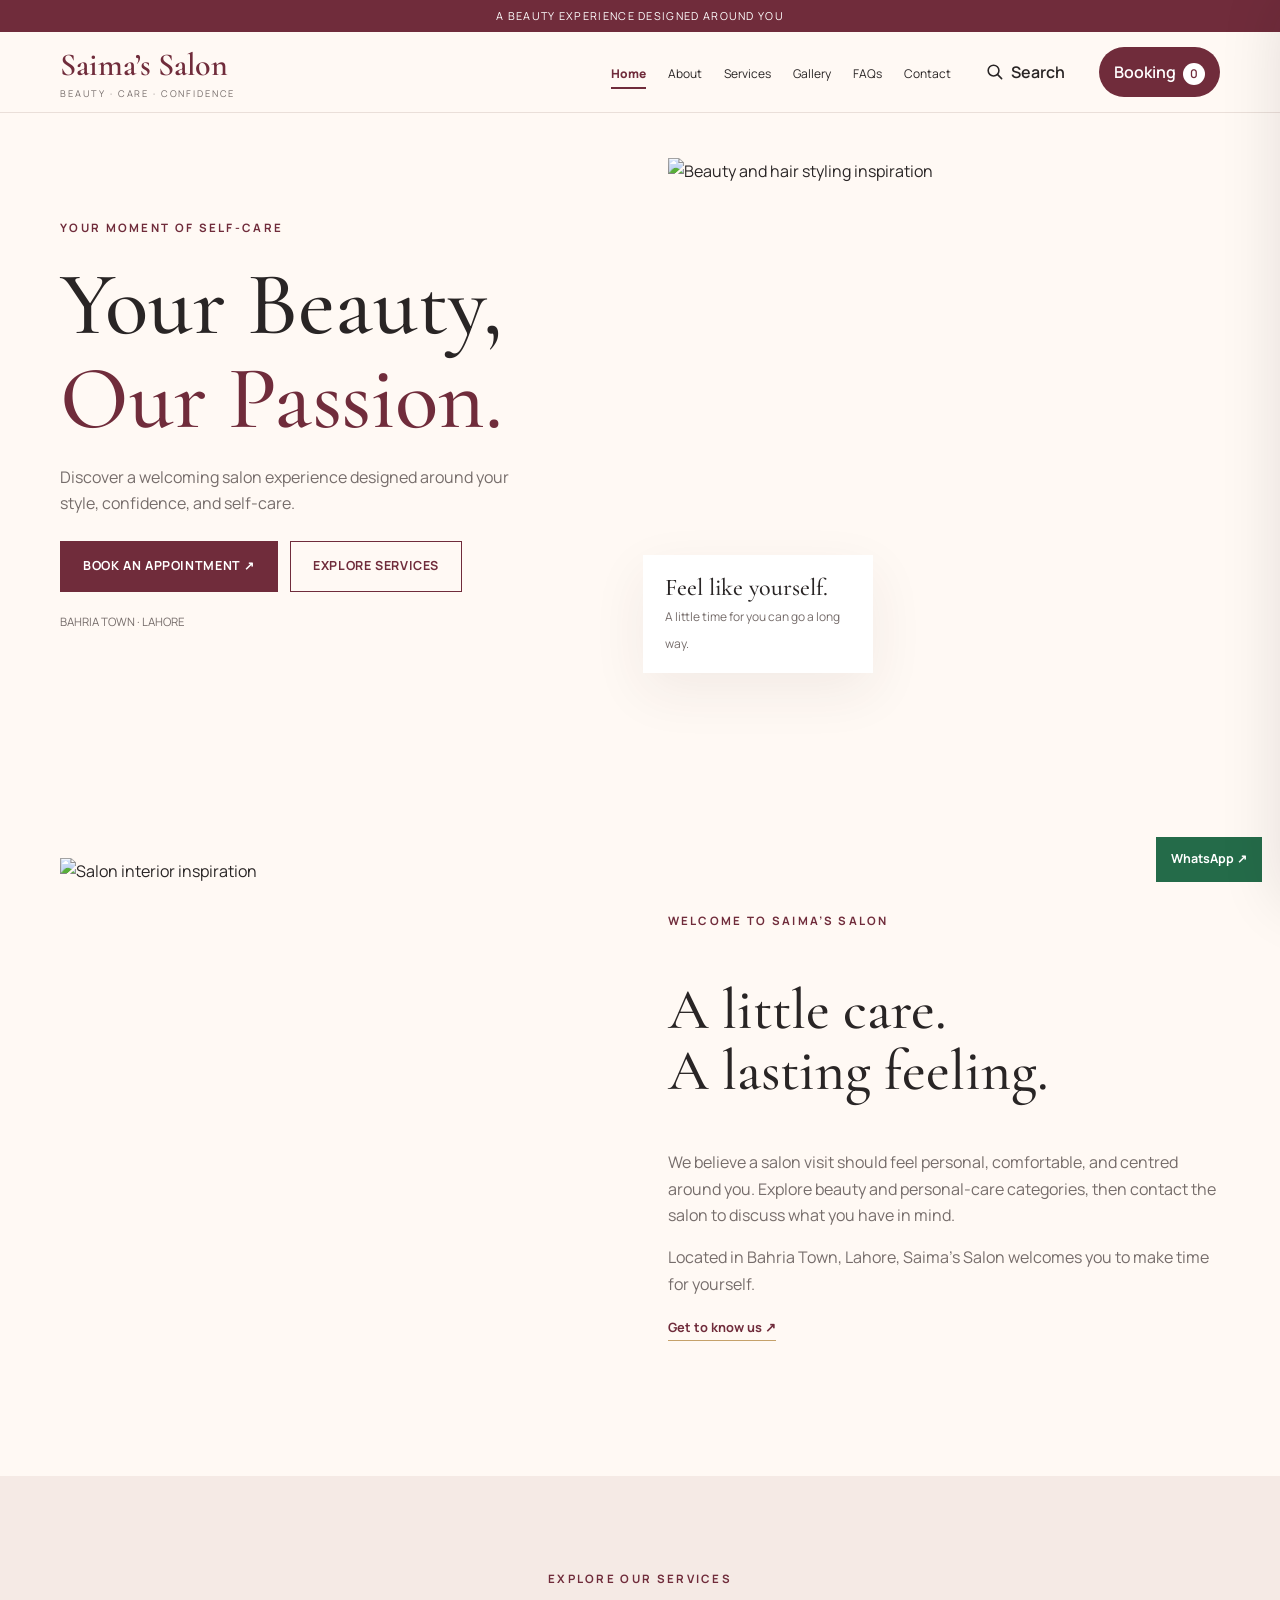
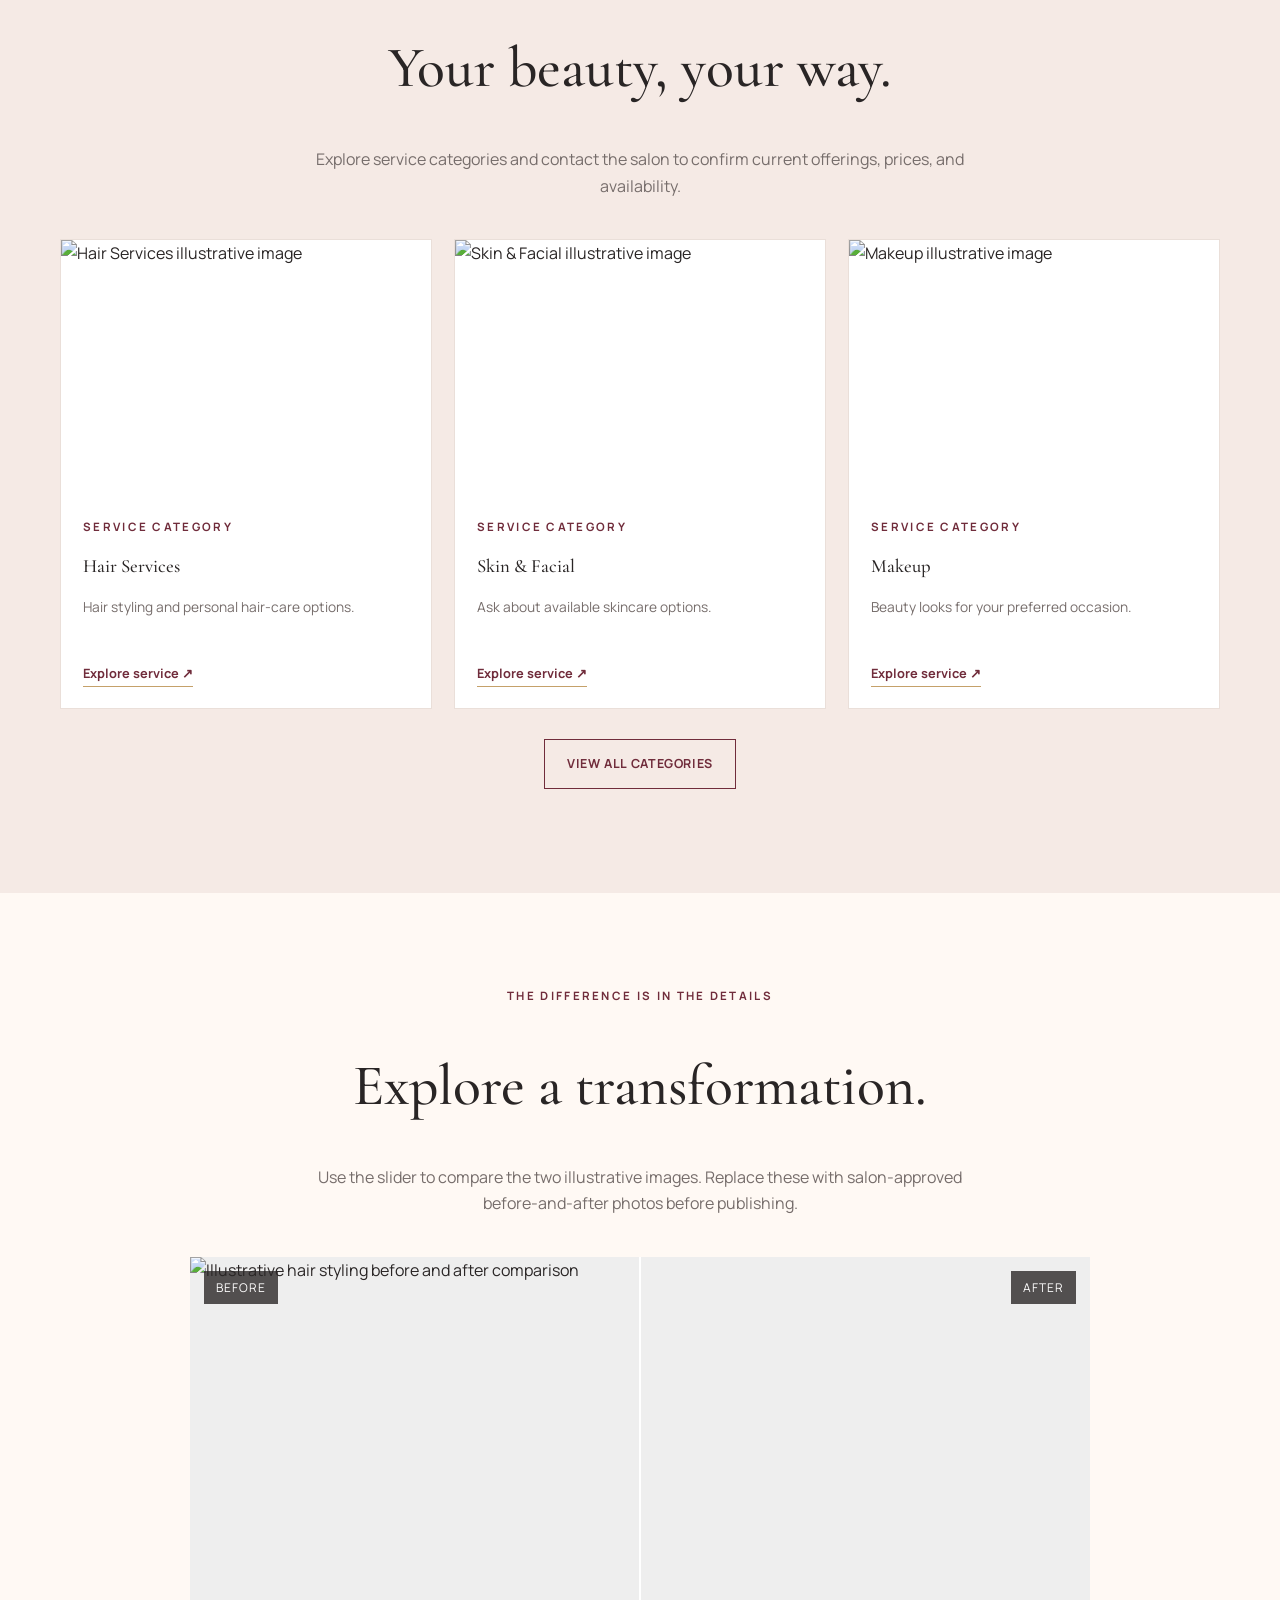
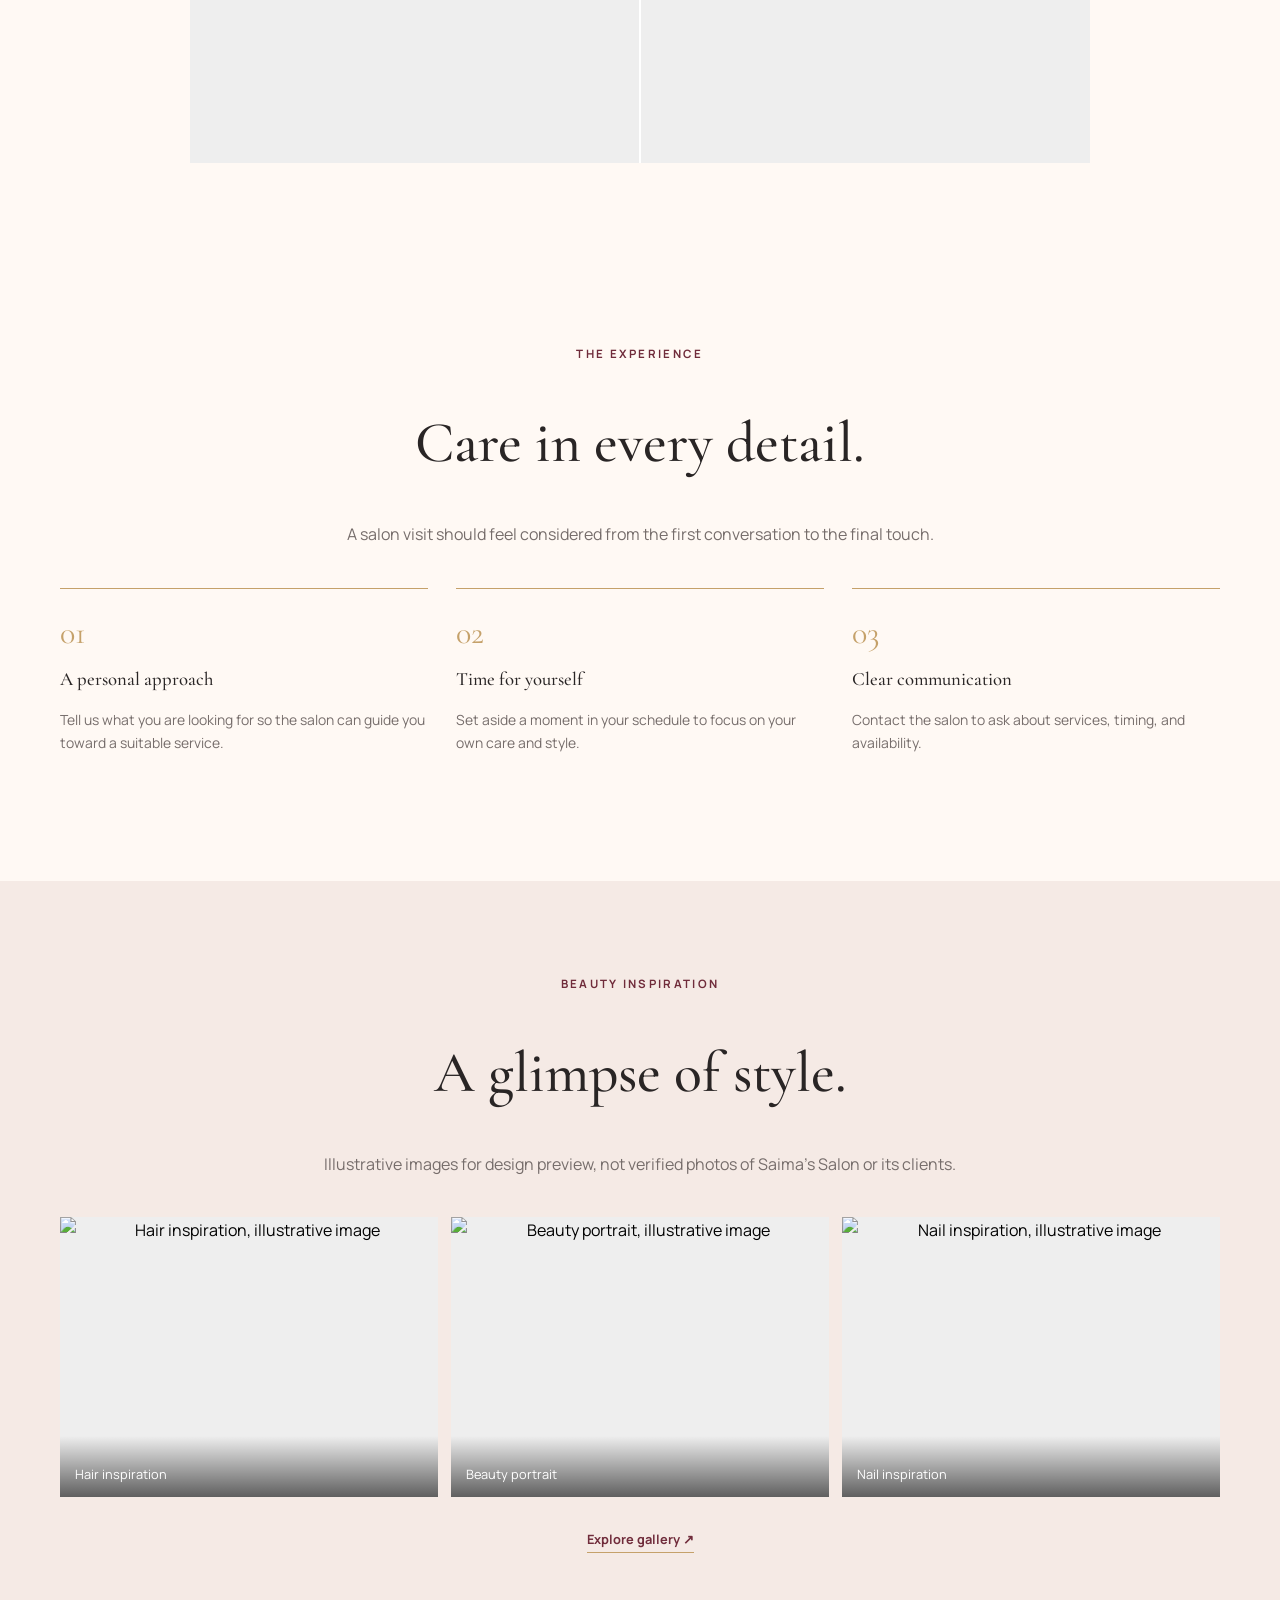
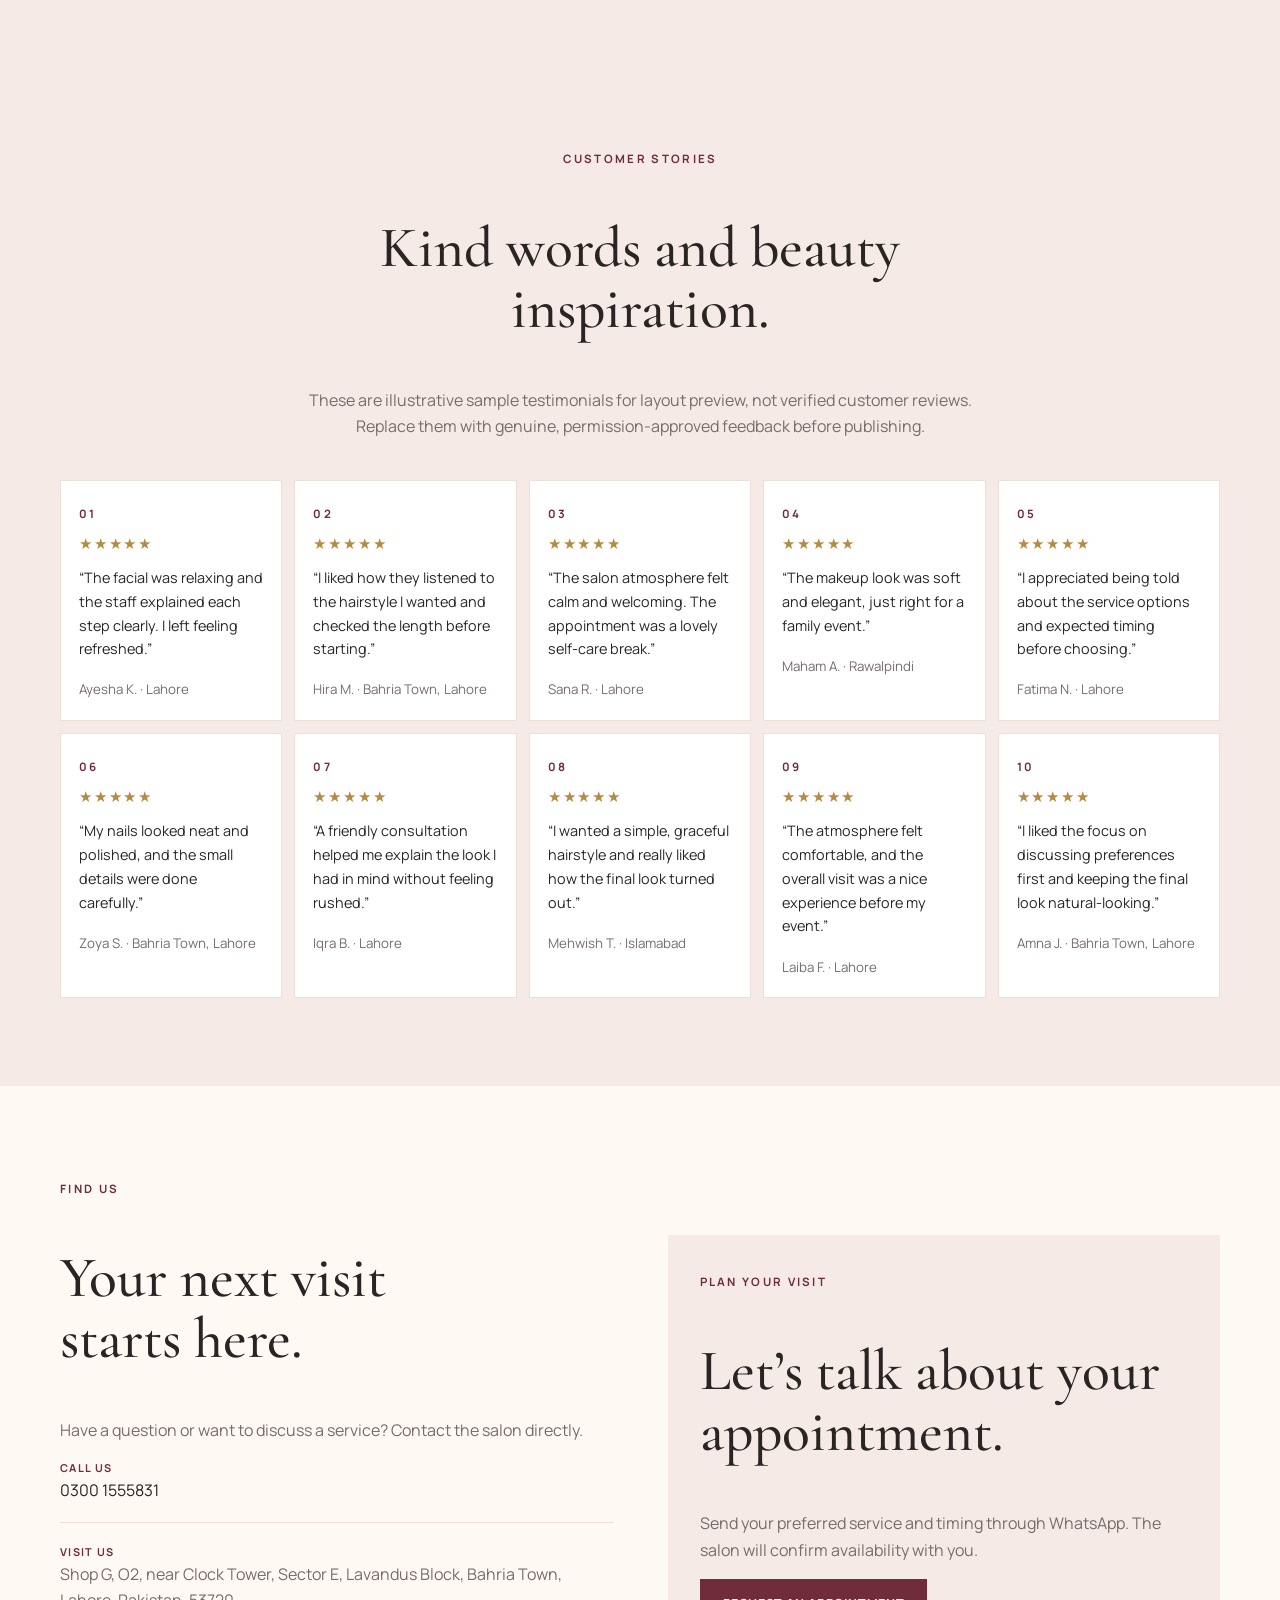
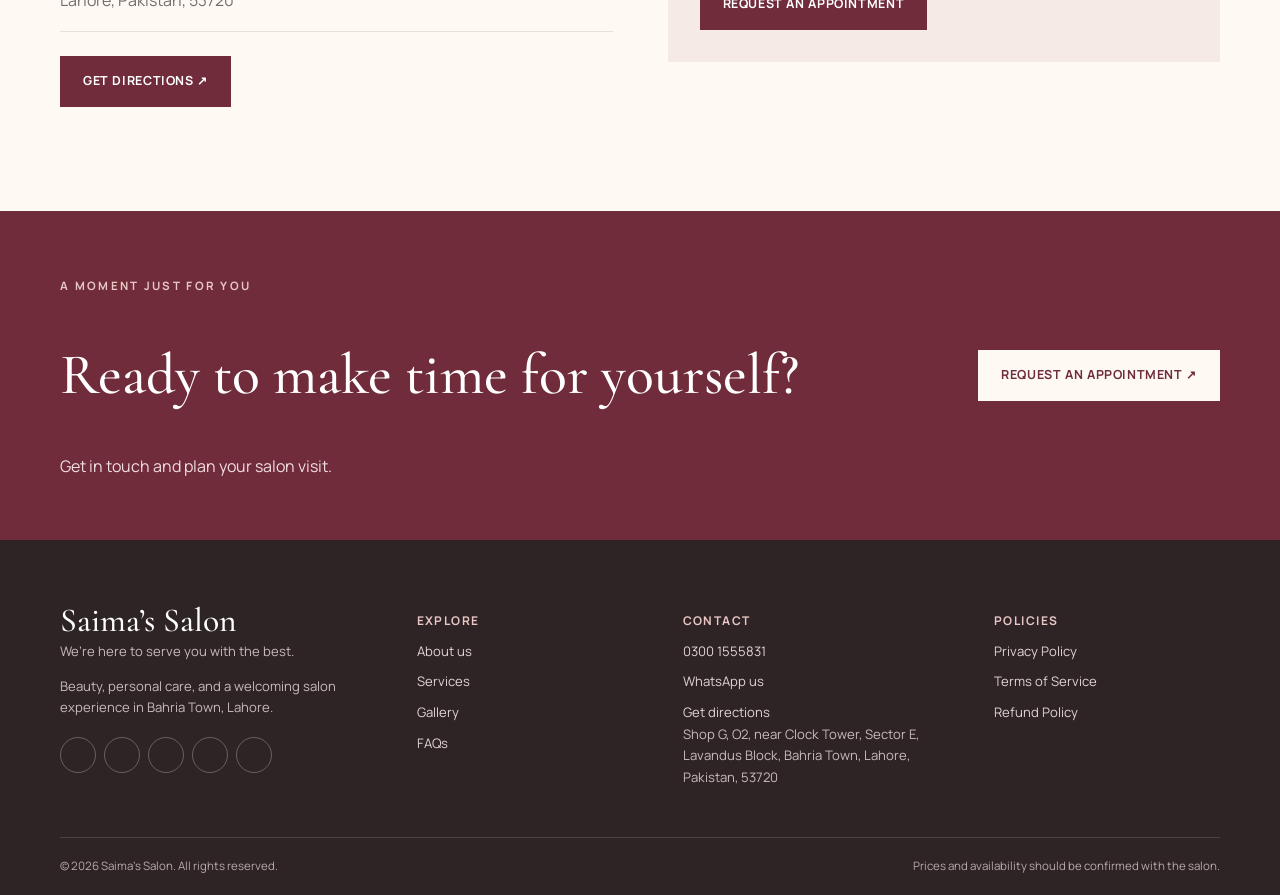
==== commit 43ca37a2: "Add files via upload" ====
--- a/index.html
+++ b/index.html
@@ -282,13 +282,13 @@
                     <p data-tagline>We’re here to serve you with the best.</p>
                     <p>Beauty, personal care, and a welcoming salon experience in Bahria Town, Lahore.</p>
                     <div class="social-links" aria-label="Social media links"><a data-social="facebook"
-                            aria-disabled="true" href="#social-links-needed" aria-label="Facebook">f</a><a
+                            aria-disabled="true" href="#social-links-needed" aria-label="Facebook"><img src="Assets/Social Media Icons/facebook-brands-solid-full.svg" style="filter: invert(1);" alt=""></a><a
                             data-social="instagram" aria-disabled="true" href="#social-links-needed"
-                            aria-label="Instagram">◎</a><a data-social="tiktok" aria-disabled="true"
-                            href="#social-links-needed" aria-label="TikTok">♪</a><a data-social="youtube"
-                            aria-disabled="true" href="#social-links-needed" aria-label="YouTube">▶</a><a
+                            aria-label="Instagram"><img src="Assets/Social Media Icons/instagram-brands-solid-full.svg" style="filter: invert(1);" alt=""></a><a data-social="tiktok" aria-disabled="true"
+                            href="#social-links-needed" aria-label="TikTok"><img src="Assets/Social Media Icons/tiktok-brands-solid-full.svg" style="filter: invert(1);" alt=""></a><a data-social="youtube"
+                            aria-disabled="true" href="#social-links-needed" aria-label="YouTube"><img src="Assets/Social Media Icons/youtube-brands-solid-full.svg" style="filter: invert(1);" alt="" srcset=""></a><a
                             data-social="snapchat" aria-disabled="true" href="#social-links-needed"
-                            aria-label="Snapchat">S</a></div>
+                            aria-label="Snapchat"><img src="Assets/Social Media Icons/snapchat-brands-solid-full.svg" style="filter: invert(1);" alt="" srcset=""></a></div>
                 </div>
                 <div class="footer-col">
                     <h3>Explore</h3>
@@ -313,7 +313,7 @@
             <div class="footer-bottom"><span>© <span data-year></span> Saima’s Salon. All rights
                     reserved.</span><span>Prices and availability should be confirmed with the salon.</span></div>
         </div>
-    </footer><a class="whatsapp-float" data-wa href="https://wa.me/923001555831" target="_blank" rel="noopener">◉
+    </footer><a class="whatsapp-float" data-wa href="https://wa.me/923001555831" target="_blank" rel="noopener">
         WhatsApp ↗</a><button class="back-to-top" type="button" data-back-to-top aria-label="Back to top">↑</button>
 </body>
 
